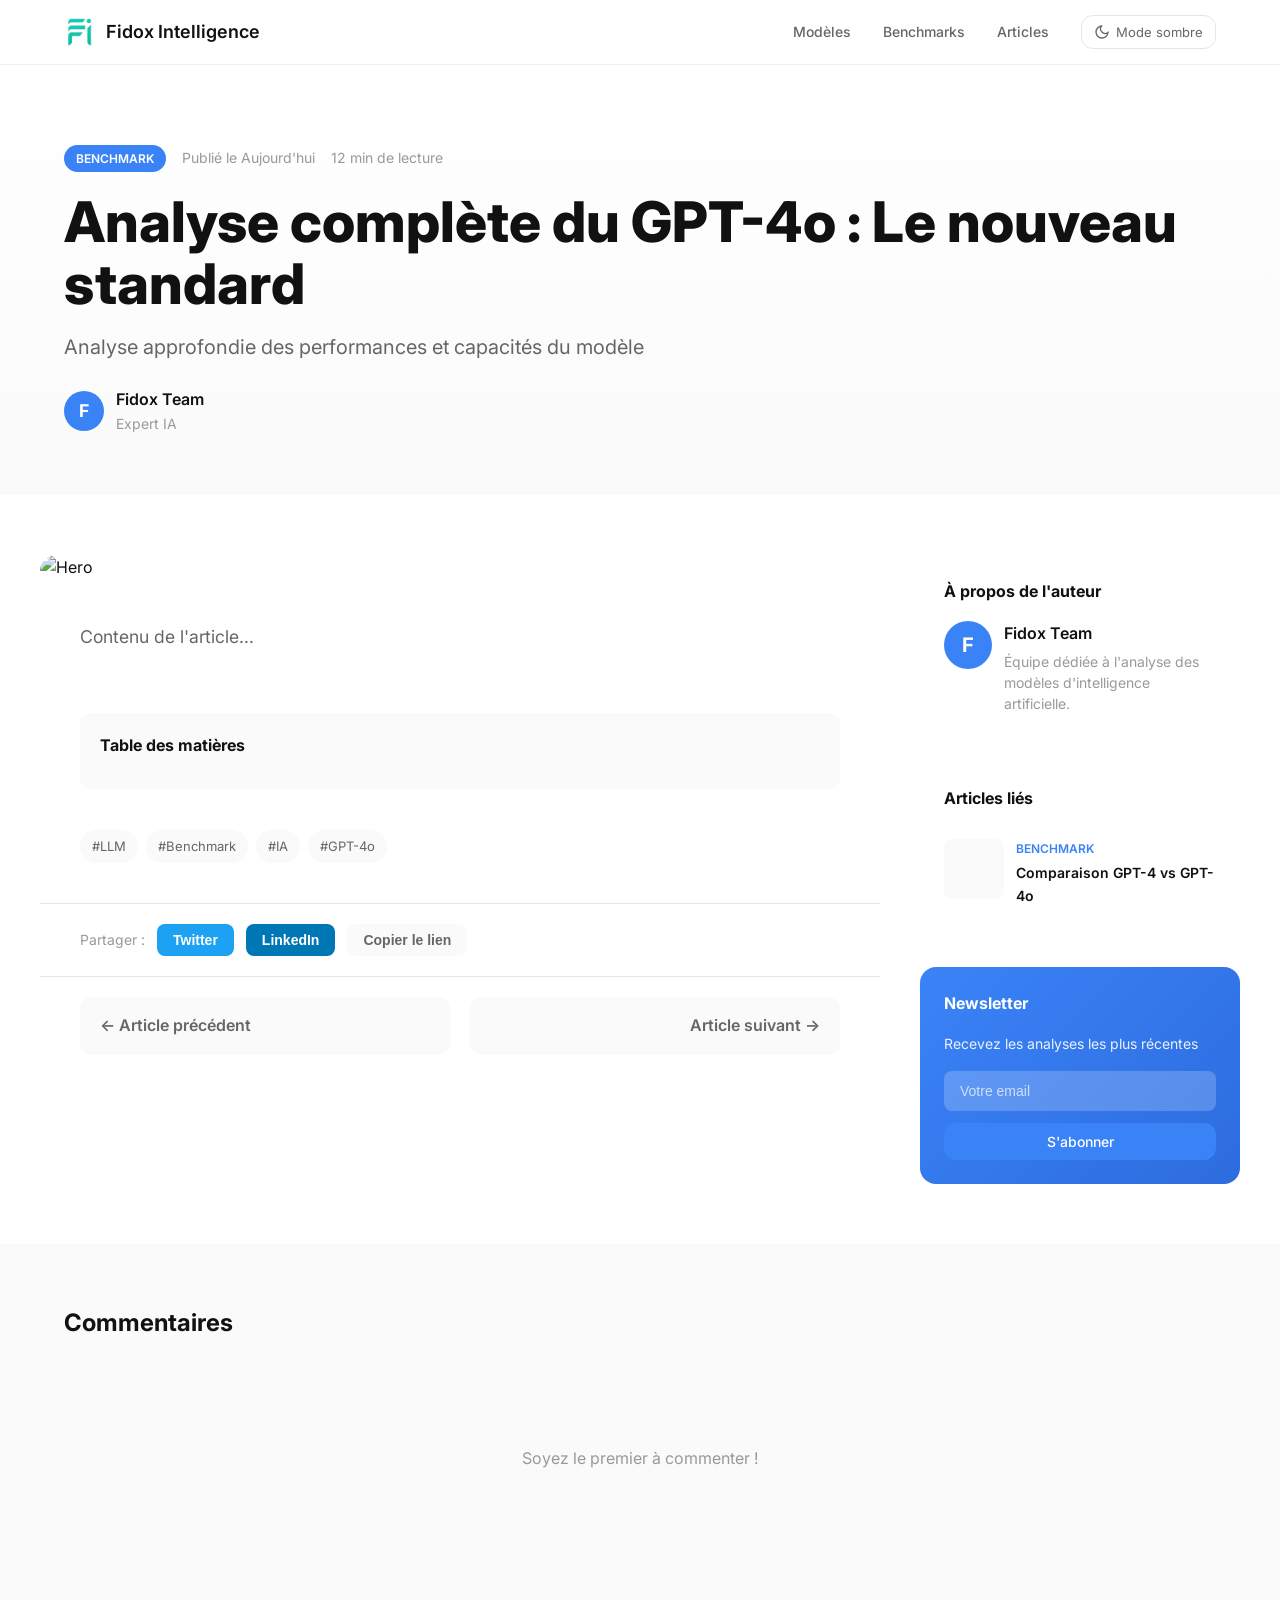
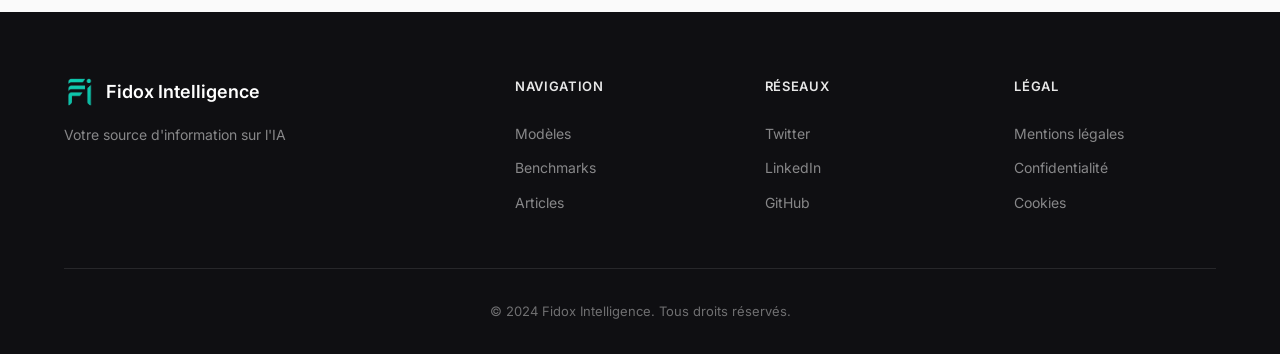
==== article.html @ 48e7f1d6 "Add article template with dynamic loading structure" ====
<!DOCTYPE html>
<html lang="fr">
<head>
    <meta charset="UTF-8">
    <meta name="viewport" content="width=device-width, initial-scale=1.0">
    <title id="article-title">Article - Fidox Intelligence</title>
    <link rel="icon" type="image/png" href="logo-fidox.png">
    <link rel="stylesheet" href="blog-style.css">
    <link rel="stylesheet" href="article-style.css">
    <link rel="preconnect" href="https://fonts.googleapis.com">
    <link rel="preconnect" href="https://fonts.gstatic.com" crossorigin>
    <link href="https://fonts.googleapis.com/css2?family=Inter:wght@300;400;500;600;700;800&display=swap" rel="stylesheet">
</head>
<body>
    <header class="header">
        <div class="container header-inner">
            <a href="index.html" class="logo">
                <img src="logo-fidox.png" alt="Fidox Intelligence" class="logo-img" width="32" height="32">
                Fidox Intelligence
            </a>
            <nav class="nav">
                <a href="index.html#models">Modèles</a>
                <a href="index.html#benchmarks">Benchmarks</a>
                <a href="index.html#articles">Articles</a>
                <button class="theme-toggle" onclick="toggleTheme()">
                    <svg width="16" height="16" viewBox="0 0 24 24" fill="none" stroke="currentColor" stroke-width="2">
                        <path d="M21 12.79A9 9 0 1 1 11.21 3 7 7 0 0 0 21 12.79z"/>
                    </svg>
                    Mode sombre
                </button>
            </nav>
        </div>
    </header>

    <main>
        <!-- Hero Article -->
        <section class="article-hero">
            <div class="container">
                <div class="article-meta">
                    <span class="article-category" id="article-category">Catégorie</span>
                    <span class="article-date" id="article-date">Il y a 2 jours</span>
                    <span class="article-read-time" id="article-read-time">8 min de lecture</span>
                </div>
                <h1 id="article-title-main">Titre de l'article</h1>
                <p class="article-subtitle" id="article-subtitle">Sous-titre de l'article...</p>
                <div class="article-author">
                    <div class="author-avatar" id="author-avatar">A</div>
                    <div class="author-info">
                        <span class="author-name" id="author-name">Auteur</span>
                        <span class="author-role" id="author-role">Expert IA</span>
                    </div>
                </div>
            </div>
        </section>

        <!-- Article Content -->
        <div class="container article-container">
            <div class="article-layout">
                <article class="article-content" id="article-content">
                    <img src="placeholder-hero.jpg" alt="Hero" class="article-hero-image" id="article-hero-image">
                    
                    <div class="article-body prose">
                        <p>Contenu de l'article...</p>
                    </div>

                    <!-- Table of Contents -->
                    <div class="article-toc" id="article-toc">
                        <h3>Table des matières</h3>
                        <ul id="toc-list"></ul>
                    </div>

                    <!-- Tags -->
                    <div class="article-tags" id="article-tags">
                        <span class="tag">#GPT-4o</span>
                        <span class="tag">#Benchmark</span>
                        <span class="tag">#LLM</span>
                    </div>

                    <!-- Share Buttons -->
                    <div class="article-share">
                        <span>Partager :</span>
                        <button class="share-btn twitter" onclick="shareArticle('twitter')">Twitter</button>
                        <button class="share-btn linkedin" onclick="shareArticle('linkedin')">LinkedIn</button>
                        <button class="share-btn copy" onclick="shareArticle('copy')">Copier le lien</button>
                    </div>

                    <!-- Article Navigation -->
                    <div class="article-nav">
                        <a href="#" class="article-nav-prev">← Article précédent</a>
                        <a href="#" class="article-nav-next">Article suivant →</a>
                    </div>
                </article>

                <!-- Sidebar -->
                <aside class="article-sidebar">
                    <!-- Author Card -->
                    <div class="sidebar-card">
                        <h3>À propos de l'auteur</h3>
                        <div class="author-card">
                            <div class="author-avatar-lg" id="sidebar-author-avatar">A</div>
                            <div class="author-card-info">
                                <span class="author-card-name" id="sidebar-author-name">Auteur</span>
                                <p class="author-card-bio" id="sidebar-author-bio">Bio de l'auteur...</p>
                            </div>
                        </div>
                    </div>

                    <!-- Related Articles -->
                    <div class="sidebar-card">
                        <h3>Articles liés</h3>
                        <div class="related-articles" id="related-articles">
                            <a href="#" class="related-article-item">
                                <div class="related-article-thumb"></div>
                                <div class="related-article-info">
                                    <span class="related-article-cat">Benchmark</span>
                                    <span class="related-article-title">Comparaison GPT-4 vs GPT-4o</span>
                                </div>
                            </a>
                        </div>
                    </div>

                    <!-- Newsletter -->
                    <div class="sidebar-card newsletter-card">
                        <h3>Newsletter</h3>
                        <p>Recevez les analyses les plus récentes</p>
                        <input type="email" placeholder="Votre email" class="newsletter-input">
                        <button class="btn btn-primary full-width">S'abonner</button>
                    </div>
                </aside>
            </div>
        </div>

        <!-- Comments Section -->
        <section class="comments-section">
            <div class="container">
                <h2>Commentaires</h2>
                <div class="comments-container" id="comments-container">
                    <p class="comments-placeholder">Soyez le premier à commenter !</p>
                </div>
            </div>
        </section>
    </main>

    <footer class="footer">
        <div class="container">
            <div class="footer-grid">
                <div class="footer-brand">
                    <div class="logo">
                        <img src="logo-fidox.png" alt="Fidox Intelligence" class="logo-img" width="32" height="32">
                        Fidox Intelligence
                    </div>
                    <p>Votre source d'information sur l'IA</p>
                </div>
                <div class="footer-links">
                    <h4>Navigation</h4>
                    <a href="index.html#models">Modèles</a>
                    <a href="index.html#benchmarks">Benchmarks</a>
                    <a href="index.html#articles">Articles</a>
                </div>
                <div class="footer-links">
                    <h4>Réseaux</h4>
                    <a href="#">Twitter</a>
                    <a href="#">LinkedIn</a>
                    <a href="#">GitHub</a>
                </div>
                <div class="footer-links">
                    <h4>Légal</h4>
                    <a href="#">Mentions légales</a>
                    <a href="#">Confidentialité</a>
                    <a href="#">Cookies</a>
                </div>
            </div>
            <div class="footer-bottom">
                <p>© 2024 Fidox Intelligence. Tous droits réservés.</p>
            </div>
        </div>
    </footer>

    <script src="blog-script.js"></script>
    <script src="article-script.js"></script>
</body>
</html>
---- blog-style.css ----
/* Reset & Base */
* {
    margin: 0;
    padding: 0;
    box-sizing: border-box;
}

:root {
    --primary: #3a83f7;
    --primary-dark: #2d6cdf;
    --primary-light: #6ba3ff;
    --bg: #ffffff;
    --bg-alt: #fafafa;
    --bg-dark: #0f0f12;
    --text: #111111;
    --text-secondary: #666666;
    --text-muted: #999999;
    --border: #e5e5e5;
    --border-light: #f0f0f0;
    --radius: 16px;
    --radius-sm: 12px;
    --radius-lg: 24px;
    --shadow-sm: 0 1px 2px rgba(0,0,0,0.05);
    --shadow: 0 4px 12px rgba(0,0,0,0.08);
    --shadow-lg: 0 12px 32px rgba(0,0,0,0.12);
    --shadow-xl: 0 20px 60px rgba(0,0,0,0.15);
    --transition: all 0.3s cubic-bezier(0.4, 0, 0.2, 1);
}

/* Dark mode */
@media (prefers-color-scheme: dark) {
    :root {
        --bg: #0f0f12;
        --bg-alt: #1a1a1f;
        --text: #ffffff;
        --text-secondary: #a0a0a0;
        --text-muted: #666666;
        --border: #2a2a35;
        --border-light: #1f1f28;
        --shadow: 0 4px 12px rgba(0,0,0,0.3);
        --shadow-lg: 0 12px 32px rgba(0,0,0,0.4);
        --shadow-xl: 0 20px 60px rgba(0,0,0,0.5);
    }
}

[data-theme="dark"] {
    --bg: #0f0f12;
    --bg-alt: #1a1a1f;
    --text: #ffffff;
    --text-secondary: #a0a0a0;
    --text-muted: #666666;
    --border: #2a2a35;
    --border-light: #1f1f28;
    --shadow: 0 4px 12px rgba(0,0,0,0.3);
    --shadow-lg: 0 12px 32px rgba(0,0,0,0.4);
    --shadow-xl: 0 20px 60px rgba(0,0,0,0.5);
}

html {
    scroll-behavior: smooth;
}

body {
    font-family: 'Inter', -apple-system, BlinkMacSystemFont, sans-serif;
    background: var(--bg);
    color: var(--text);
    line-height: 1.6;
    -webkit-font-smoothing: antialiased;
    transition: background 0.3s ease, color 0.3s ease;
}

.container {
    max-width: 1200px;
    margin: 0 auto;
    padding: 0 24px;
}

/* Header */
.header {
    position: sticky;
    top: 0;
    z-index: 100;
    background: rgba(255,255,255,0.95);
    backdrop-filter: blur(12px);
    border-bottom: 1px solid var(--border-light);
    transition: background 0.3s ease;
}

[data-theme="dark"] .header {
    background: rgba(15,15,18,0.95);
}

.header-inner {
    display: flex;
    align-items: center;
    justify-content: space-between;
    height: 64px;
}

.logo {
    display: flex;
    align-items: center;
    gap: 10px;
    font-weight: 600;
    font-size: 18px;
    color: var(--text);
    text-decoration: none;
    transition: color 0.3s ease;
}

.logo-icon {
    width: 32px;
    height: 32px;
    display: flex;
    align-items: center;
    justify-content: center;
    background: #f0f9ff;
    border-radius: 8px;
    transition: background 0.3s ease;
}

[data-theme="dark"] .logo-icon {
    background: rgba(58,131,247,0.15);
}

.nav {
    display: flex;
    align-items: center;
    gap: 32px;
}

.nav a {
    color: var(--text-secondary);
    text-decoration: none;
    font-size: 14px;
    font-weight: 500;
    transition: color 0.2s;
}

.nav a:hover {
    color: var(--text);
}

.theme-toggle {
    background: none;
    border: 1px solid var(--border);
    border-radius: var(--radius-sm);
    padding: 8px 12px;
    cursor: pointer;
    color: var(--text-secondary);
    transition: all 0.2s;
    display: flex;
    align-items: center;
    gap: 6px;
    font-size: 13px;
    font-family: inherit;
}

.theme-toggle:hover {
    border-color: var(--primary);
    color: var(--primary);
}

/* Buttons */
.btn {
    display: inline-flex;
    align-items: center;
    justify-content: center;
    gap: 8px;
    padding: 10px 20px;
    border: none;
    border-radius: var(--radius-sm);
    font-family: inherit;
    font-size: 14px;
    font-weight: 500;
    cursor: pointer;
    transition: all 0.2s cubic-bezier(0.4, 0, 0.2, 1);
    text-decoration: none;
    white-space: nowrap;
}

.btn-primary {
    background: var(--primary);
    color: white;
}

.btn-primary:hover {
    background: var(--primary-dark);
    transform: translateY(-1px);
    box-shadow: 0 4px 12px rgba(58,131,247,0.3);
}

.btn-secondary {
    background: var(--bg-alt);
    color: var(--text);
    border: 1px solid var(--border);
}

.btn-secondary:hover {
    background: var(--border-light);
    border-color: var(--border);
}

.btn-outline {
    background: transparent;
    color: var(--primary);
    border: 1.5px solid var(--primary);
}

.btn-outline:hover {
    background: var(--primary);
    color: white;
}

.btn-block {
    width: 100%;
}

.btn-sm {
    padding: 8px 16px;
    font-size: 13px;
}

.btn-lg {
    padding: 14px 28px;
    font-size: 16px;
    border-radius: var(--radius);
}

/* Hero */
.hero {
    padding: 120px 0 100px;
    background: linear-gradient(180deg, var(--bg) 0%, var(--bg-alt) 100%);
    overflow: hidden;
    transition: background 0.3s ease;
}

.hero .container {
    display: grid;
    grid-template-columns: 1fr 1fr;
    gap: 60px;
    align-items: center;
}

.hero-content {
    max-width: 560px;
}

.badge {
    display: inline-flex;
    align-items: center;
    gap: 8px;
    padding: 6px 14px;
    background: #eff6ff;
    color: var(--primary);
    border-radius: 100px;
    font-size: 13px;
    font-weight: 500;
    margin-bottom: 24px;
    transition: background 0.3s ease;
}

[data-theme="dark"] .badge {
    background: rgba(58,131,247,0.15);
}

.badge-dot {
    width: 6px;
    height: 6px;
    background: var(--primary);
    border-radius: 50%;
    animation: pulse 2s infinite;
}

@keyframes pulse {
    0%, 100% { opacity: 1; }
    50% { opacity: 0.5; }
}

.hero h1 {
    font-size: 56px;
    font-weight: 800;
    line-height: 1.05;
    letter-spacing: -0.035em;
    color: var(--text);
    margin-bottom: 24px;
    transition: color 0.3s ease;
}

.hero h1 span {
    background: linear-gradient(135deg, var(--primary) 0%, var(--primary-light) 100%);
    -webkit-background-clip: text;
    -webkit-text-fill-color: transparent;
    background-clip: text;
}

.hero-subtitle {
    font-size: 18px;
    line-height: 1.6;
    color: var(--text-secondary);
    margin-bottom: 32px;
    transition: color 0.3s ease;
}

.hero-actions {
    display: flex;
    gap: 12px;
    margin-bottom: 48px;
}

.hero-stats {
    display: flex;
    align-items: center;
    gap: 32px;
}

.stat {
    display: flex;
    flex-direction: column;
}

.stat-value {
    font-size: 28px;
    font-weight: 700;
    color: var(--text);
    line-height: 1;
    transition: color 0.3s ease;
}

.stat-label {
    font-size: 13px;
    color: var(--text-muted);
    margin-top: 4px;
    transition: color 0.3s ease;
}

.stat-divider {
    width: 1px;
    height: 40px;
    background: var(--border);
    transition: background 0.3s ease;
}

/* Hero Chart Card */
.hero-visual {
    display: flex;
    justify-content: center;
}

.hero-chart-card {
    background: white;
    border: 1px solid var(--border);
    border-radius: var(--radius-lg);
    padding: 24px;
    box-shadow: var(--shadow-xl);
    width: 100%;
    max-width: 440px;
    transition: all 0.3s ease;
}

[data-theme="dark"] .hero-chart-card {
    background: var(--bg-alt);
    border-color: var(--border);
}

.chart-card-header {
    display: flex;
    align-items: flex-start;
    justify-content: space-between;
    margin-bottom: 20px;
}

.chart-card-title {
    font-size: 15px;
    font-weight: 600;
    color: var(--text);
    margin-bottom: 4px;
    transition: color 0.3s ease;
}

.chart-card-subtitle {
    font-size: 13px;
    color: var(--text-muted);
    transition: color 0.3s ease;
}

.chart-card-badge {
    background: linear-gradient(135deg, #10a37f, #0d8c6d);
    color: white;
    padding: 4px 10px;
    border-radius: 100px;
    font-size: 11px;
    font-weight: 700;
    letter-spacing: 0.05em;
    animation: glow 2s ease-in-out infinite;
}

@keyframes glow {
    0%, 100% { box-shadow: 0 0 20px rgba(16, 163, 127, 0.3); }
    50% { box-shadow: 0 0 30px rgba(16, 163, 127, 0.5); }
}

.chart-card-body {
    height: 180px;
    margin-bottom: 20px;
    position: relative;
}

.chart-card-body canvas {
    width: 100% !important;
    height: 100% !important;
}

.chart-card-footer {
    display: flex;
    gap: 20px;
    padding-top: 20px;
    border-top: 1px solid var(--border-light);
}

.chart-card-stat {
    flex: 1;
    display: flex;
    flex-direction: column;
    gap: 4px;
}

.stat-delta {
    font-size: 11px;
    color: #10a37f;
    font-weight: 600;
}

.stat-score {
    font-size: 11px;
    color: var(--text-muted);
}

/* Sections */
.section {
    padding: 100px 0;
}

.section-dark {
    background: var(--bg-dark);
    color: white;
}

.section-dark .section-header h2,
.section-dark .section-header p {
    color: white;
}

.section-gradient {
    background: linear-gradient(180deg, var(--bg-alt) 0%, var(--bg) 100%);
}

.section-header {
    text-align: center;
    max-width: 600px;
    margin: 0 auto 64px;
}

.section-tag {
    display: inline-block;
    padding: 6px 14px;
    background: #eff6ff;
    color: var(--primary);
    border-radius: 100px;
    font-size: 13px;
    font-weight: 500;
    margin-bottom: 16px;
    transition: background 0.3s ease;
}

[data-theme="dark"] .section-tag {
    background: rgba(58,131,247,0.15);
}

.section-header h2 {
    font-size: 40px;
    font-weight: 700;
    line-height: 1.2;
    letter-spacing: -0.02em;
    color: var(--text);
    margin-bottom: 16px;
    transition: color 0.3s ease;
}

.section-header p {
    font-size: 17px;
    color: var(--text-secondary);
    line-height: 1.6;
    transition: color 0.3s ease;
}

/* Models Grid */
.models-grid {
    display: grid;
    grid-template-columns: repeat(auto-fill, minmax(340px, 1fr));
    gap: 20px;
}

.model-card {
    background: white;
    border: 1px solid var(--border);
    border-radius: var(--radius-lg);
    padding: 24px;
    transition: all 0.3s cubic-bezier(0.4, 0, 0.2, 1);
}

[data-theme="dark"] .model-card {
    background: var(--bg-alt);
    border-color: var(--border);
}

.model-card:hover {
    border-color: var(--primary);
    box-shadow: 0 8px 32px rgba(58,131,247,0.15);
    transform: translateY(-4px);
}

.model-header {
    display: flex;
    align-items: center;
    gap: 16px;
    margin-bottom: 16px;
}

.model-logo {
    width: 48px;
    height: 48px;
    border-radius: var(--radius-sm);
    display: flex;
    align-items: center;
    justify-content: center;
    font-weight: 700;
    font-size: 20px;
    color: white;
    flex-shrink: 0;
}

.model-logo.openai { background: linear-gradient(135deg, #10a37f, #0d8c6d); }
.model-logo.anthropic { background: linear-gradient(135deg, #d97706, #b45309); }
.model-logo.google { background: linear-gradient(135deg, #4285f4, #34a853); }
.model-logo.meta { background: linear-gradient(135deg, #0668E1, #1877F2); }
.model-logo.nvidia { background: linear-gradient(135deg, #76B900, #5a8f00); }

.model-header h3 {
    font-size: 18px;
    font-weight: 600;
    color: var(--text);
    margin-bottom: 2px;
    transition: color 0.3s ease;
}

.model-provider {
    font-size: 13px;
    color: var(--text-muted);
    transition: color 0.3s ease;
}

.model-score {
    margin-left: auto;
    font-size: 28px;
    font-weight: 700;
    color: var(--primary);
}

.model-meta {
    display: flex;
    gap: 16px;
    margin-bottom: 12px;
    flex-wrap: wrap;
}

.meta-item {
    font-size: 13px;
    color: var(--text-secondary);
    transition: color 0.3s ease;
}

.meta-item strong {
    color: var(--text);
    transition: color 0.3s ease;
}

.model-desc {
    font-size: 14px;
    color: var(--text-secondary);
    line-height: 1.6;
    margin-bottom: 20px;
    transition: color 0.3s ease;
}

/* Main Chart Container */
.main-chart-container {
    background: rgba(255,255,255,0.03);
    border: 1px solid rgba(255,255,255,0.08);
    border-radius: var(--radius-lg);
    overflow: hidden;
    margin-bottom: 40px;
}

.main-chart-header {
    padding: 24px 32px;
    border-bottom: 1px solid rgba(255,255,255,0.08);
    display: flex;
    align-items: center;
    justify-content: space-between;
    flex-wrap: wrap;
    gap: 16px;
}

.main-chart-header h3 {
    font-size: 18px;
    font-weight: 600;
    color: white;
}

.main-chart-controls {
    display: flex;
    gap: 8px;
}

.chart-control-btn {
    background: rgba(255,255,255,0.05);
    border: 1px solid rgba(255,255,255,0.1);
    color: rgba(255,255,255,0.6);
    padding: 8px 16px;
    border-radius: 8px;
    font-size: 13px;
    font-weight: 500;
    cursor: pointer;
    transition: all 0.2s;
    font-family: inherit;
}

.chart-control-btn:hover {
    background: rgba(255,255,255,0.1);
    color: white;
}

.chart-control-btn.active {
    background: var(--primary);
    border-color: var(--primary);
    color: white;
}

.main-chart-body {
    padding: 32px;
    height: 320px;
}

.main-chart-footer {
    padding: 24px 32px;
    border-top: 1px solid rgba(255,255,255,0.08);
    display: flex;
    gap: 32px;
    flex-wrap: wrap;
}

.chart-stat {
    display: flex;
    flex-direction: column;
    gap: 4px;
}

.chart-stat-value {
    font-size: 24px;
    font-weight: 700;
    color: white;
}

.chart-stat-label {
    font-size: 12px;
    color: rgba(255,255,255,0.5);
    text-transform: uppercase;
    letter-spacing: 0.05em;
}

.chart-stat-model {
    font-size: 12px;
    color: rgba(255,255,255,0.4);
}

/* Benchmark Table */
.benchmark-table {
    background: rgba(255,255,255,0.03);
    border: 1px solid rgba(255,255,255,0.08);
    border-radius: var(--radius-lg);
    overflow: hidden;
}

.benchmark-table table {
    width: 100%;
    border-collapse: collapse;
}

.benchmark-table th {
    padding: 16px 24px;
    text-align: left;
    font-size: 12px;
    font-weight: 600;
    color: rgba(255,255,255,0.5);
    text-transform: uppercase;
    letter-spacing: 0.05em;
    background: rgba(255,255,255,0.03);
    border-bottom: 1px solid rgba(255,255,255,0.08);
}

.benchmark-table td {
    padding: 16px 24px;
    border-bottom: 1px solid rgba(255,255,255,0.05);
    transition: background 0.2s;
}

.benchmark-table tr:last-child td {
    border-bottom: none;
}

.benchmark-table tr:hover td {
    background: rgba(255,255,255,0.03);
}

.model-name-cell {
    font-weight: 600;
    color: white;
}

.score-badge {
    display: inline-flex;
    align-items: center;
    justify-content: center;
    padding: 4px 10px;
    border-radius: 6px;
    font-size: 13px;
    font-weight: 600;
}

.score-badge.high { background: rgba(58,131,247,0.2); color: #6ba3ff; }
.score-badge.mid { background: rgba(255,255,255,0.1); color: rgba(255,255,255,0.8); }
.score-badge.low { background: rgba(255,255,255,0.05); color: rgba(255,255,255,0.6); }
.score-badge.global { background: var(--primary); color: white; }

/* Articles */
.articles-grid {
    display: grid;
    grid-template-columns: repeat(3, 1fr);
    gap: 24px;
    margin-bottom: 48px;
}

.article-card {
    background: white;
    border: 1px solid var(--border);
    border-radius: var(--radius-lg);
    padding: 28px;
    transition: all 0.3s cubic-bezier(0.4, 0, 0.2, 1);
}

[data-theme="dark"] .article-card {
    background: var(--bg-alt);
    border-color: var(--border);
}

.article-card:hover {
    border-color: var(--primary);
    box-shadow: 0 8px 32px rgba(58,131,247,0.12);
    transform: translateY(-4px);
}

.article-tag {
    display: inline-block;
    padding: 4px 12px;
    background: #eff6ff;
    color: var(--primary);
    border-radius: 100px;
    font-size: 12px;
    font-weight: 500;
    margin-bottom: 16px;
    transition: background 0.3s ease;
}

[data-theme="dark"] .article-tag {
    background: rgba(58,131,247,0.15);
}

.article-card h3 {
    font-size: 18px;
    font-weight: 600;
    color: var(--text);
    margin-bottom: 12px;
    line-height: 1.4;
    transition: color 0.3s ease;
}

.article-card p {
    font-size: 14px;
    color: var(--text-secondary);
    line-height: 1.6;
    margin-bottom: 20px;
    transition: color 0.3s ease;
}

.article-footer {
    display: flex;
    justify-content: space-between;
    align-items: center;
    font-size: 13px;
    color: var(--text-muted);
    transition: color 0.3s ease;
}

.center-btn {
    text-align: center;
}

/* About */
.about-content {
    display: grid;
    grid-template-columns: 1fr auto;
    gap: 60px;
    align-items: center;
}

.about-text {
    max-width: 480px;
}

.about-text .section-tag {
    margin-bottom: 20px;
}

.about-text h2 {
    font-size: 36px;
    font-weight: 700;
    letter-spacing: -0.02em;
    margin-bottom: 24px;
    line-height: 1.2;
    color: var(--text);
    transition: color 0.3s ease;
}

.about-text p {
    font-size: 16px;
    color: var(--text-secondary);
    line-height: 1.7;
    margin-bottom: 16px;
    transition: color 0.3s ease;
}

.about-cta {
    display: flex;
    flex-direction: column;
    gap: 12px;
}

/* Footer */
.footer {
    background: var(--bg-dark);
    color: rgba(255,255,255,0.7);
    padding: 64px 0 32px;
}

.footer-grid {
    display: grid;
    grid-template-columns: 2fr 1fr 1fr 1fr;
    gap: 48px;
    margin-bottom: 48px;
}

.footer-brand .logo {
    color: white;
    margin-bottom: 16px;
}

.footer-brand p {
    font-size: 14px;
    color: rgba(255,255,255,0.5);
}

.footer-links h4 {
    font-size: 13px;
    font-weight: 600;
    color: rgba(255,255,255,0.9);
    text-transform: uppercase;
    letter-spacing: 0.05em;
    margin-bottom: 20px;
}

.footer-links a {
    display: block;
    color: rgba(255,255,255,0.5);
    text-decoration: none;
    font-size: 14px;
    padding: 6px 0;
    transition: color 0.2s;
}

.footer-links a:hover {
    color: white;
}

.footer-bottom {
    padding-top: 32px;
    border-top: 1px solid rgba(255,255,255,0.1);
    text-align: center;
    font-size: 13px;
    color: rgba(255,255,255,0.4);
}

/* Responsive */
@media (max-width: 1024px) {
    .hero .container {
        grid-template-columns: 1fr;
        text-align: center;
    }
    
    .hero-content {
        max-width: 100%;
    }
    
    .hero-actions {
        justify-content: center;
    }
    
    .hero-stats {
        justify-content: center;
    }
    
    .hero-visual {
        display: none;
    }
    
    .articles-grid {
        grid-template-columns: repeat(2, 1fr);
    }
    
    .about-content {
        grid-template-columns: 1fr;
        text-align: center;
    }
    
    .about-cta {
        flex-direction: row;
        justify-content: center;
    }
    
    .main-chart-header {
        flex-direction: column;
        align-items: flex-start;
    }
    
    .main-chart-footer {
        flex-wrap: wrap;
    }
    
    .footer-grid {
        grid-template-columns: repeat(2, 1fr);
    }
}

@media (max-width: 768px) {
    .hero h1 {
        font-size: 40px;
    }
    
    .section-header h2 {
        font-size: 32px;
    }
    
    .nav {
        display: none;
    }
    
    .models-grid {
        grid-template-columns: 1fr;
    }
    
    .articles-grid {
        grid-template-columns: 1fr;
    }
    
    .benchmark-table {
        overflow-x: auto;
    }
    
    .footer-grid {
        grid-template-columns: 1fr;
        gap: 32px;
    }
}
---- article-style.css ----
/* Article Page Styles */

/* Article Hero */
.article-hero {
    padding: 80px 0 60px;
    background: linear-gradient(180deg, var(--bg) 0%, var(--bg-alt) 100%);
}

.article-meta {
    display: flex;
    gap: 16px;
    align-items: center;
    margin-bottom: 20px;
}

.article-category {
    background: var(--primary);
    color: white;
    padding: 4px 12px;
    border-radius: 20px;
    font-size: 0.75rem;
    font-weight: 600;
    text-transform: uppercase;
}

.article-date, .article-read-time {
    color: var(--text-muted);
    font-size: 0.875rem;
}

.article-hero h1 {
    font-size: clamp(2rem, 5vw, 3.5rem);
    font-weight: 800;
    line-height: 1.1;
    margin-bottom: 16px;
    color: var(--text-primary);
}

.article-subtitle {
    font-size: 1.25rem;
    color: var(--text-secondary);
    line-height: 1.6;
    margin-bottom: 24px;
}

.article-author {
    display: flex;
    align-items: center;
    gap: 12px;
}

.author-avatar {
    width: 40px;
    height: 40px;
    border-radius: 50%;
    background: var(--primary);
    color: white;
    display: flex;
    align-items: center;
    justify-content: center;
    font-weight: 700;
    font-size: 1.1rem;
}

.author-name {
    display: block;
    font-weight: 600;
    color: var(--text-primary);
}

.author-role {
    display: block;
    font-size: 0.875rem;
    color: var(--text-muted);
}

/* Article Container */
.article-container {
    padding: 60px 0;
}

.article-layout {
    display: grid;
    grid-template-columns: 1fr 320px;
    gap: 40px;
}

/* Article Content */
.article-content {
    background: var(--card-bg);
    border-radius: 16px;
    overflow: hidden;
}

.article-hero-image {
    width: 100%;
    height: 400px;
    object-fit: cover;
}

.article-body {
    padding: 40px;
}

.prose {
    font-size: 1.1rem;
    line-height: 1.8;
    color: var(--text-secondary);
}

.prose h2 {
    font-size: 1.75rem;
    font-weight: 700;
    color: var(--text-primary);
    margin: 40px 0 20px;
}

.prose h3 {
    font-size: 1.35rem;
    font-weight: 600;
    color: var(--text-primary);
    margin: 30px 0 15px;
}

.prose p {
    margin-bottom: 20px;
}

.prose ul, .prose ol {
    margin-bottom: 20px;
    padding-left: 24px;
}

.prose li {
    margin-bottom: 8px;
}

.prose blockquote {
    border-left: 4px solid var(--primary);
    padding-left: 20px;
    margin: 24px 0;
    font-style: italic;
    color: var(--text-muted);
}

/* Table of Contents */
.article-toc {
    position: sticky;
    top: 100px;
    background: var(--bg-alt);
    border-radius: 12px;
    padding: 20px;
    margin: 0 40px 40px;
}

.article-toc h3 {
    font-size: 1rem;
    font-weight: 700;
    margin-bottom: 12px;
    color: var(--text-primary);
}

.article-toc ul {
    list-style: none;
    padding: 0;
    margin: 0;
}

.article-toc li {
    margin-bottom: 8px;
}

.article-toc a {
    color: var(--text-muted);
    text-decoration: none;
    font-size: 0.875rem;
    transition: color 0.2s;
}

.article-toc a:hover {
    color: var(--primary);
}

/* Tags */
.article-tags {
    display: flex;
    gap: 8px;
    flex-wrap: wrap;
    padding: 0 40px 40px;
}

.tag {
    background: var(--bg-alt);
    color: var(--text-secondary);
    padding: 6px 12px;
    border-radius: 20px;
    font-size: 0.8125rem;
    text-decoration: none;
    transition: all 0.2s;
}

.tag:hover {
    background: var(--primary);
    color: white;
}

/* Share Buttons */
.article-share {
    display: flex;
    align-items: center;
    gap: 12px;
    padding: 20px 40px;
    border-top: 1px solid var(--border);
}

.article-share span {
    color: var(--text-muted);
    font-size: 0.875rem;
}

.share-btn {
    padding: 8px 16px;
    border: none;
    border-radius: 8px;
    font-size: 0.875rem;
    font-weight: 600;
    cursor: pointer;
    transition: all 0.2s;
}

.share-btn.twitter {
    background: #1DA1F2;
    color: white;
}

.share-btn.linkedin {
    background: #0077B5;
    color: white;
}

.share-btn.copy {
    background: var(--bg-alt);
    color: var(--text-secondary);
}

.share-btn:hover {
    transform: translateY(-2px);
    opacity: 0.9;
}

/* Article Navigation */
.article-nav {
    display: grid;
    grid-template-columns: 1fr 1fr;
    gap: 20px;
    padding: 20px 40px 40px;
    border-top: 1px solid var(--border);
}

.article-nav a {
    padding: 16px 20px;
    background: var(--bg-alt);
    border-radius: 12px;
    text-decoration: none;
    color: var(--text-secondary);
    font-weight: 600;
    transition: all 0.2s;
}

.article-nav a:hover {
    background: var(--primary);
    color: white;
}

.article-nav-next {
    text-align: right;
}

/* Sidebar */
.article-sidebar {
    display: flex;
    flex-direction: column;
    gap: 24px;
}

.sidebar-card {
    background: var(--card-bg);
    border-radius: 16px;
    padding: 24px;
}

.sidebar-card h3 {
    font-size: 1rem;
    font-weight: 700;
    margin-bottom: 16px;
    color: var(--text-primary);
}

/* Author Card */
.author-card {
    display: flex;
    gap: 12px;
}

.author-avatar-lg {
    width: 48px;
    height: 48px;
    border-radius: 50%;
    background: var(--primary);
    color: white;
    display: flex;
    align-items: center;
    justify-content: center;
    font-weight: 700;
    font-size: 1.25rem;
    flex-shrink: 0;
}

.author-card-name {
    display: block;
    font-weight: 600;
    color: var(--text-primary);
}

.author-card-bio {
    font-size: 0.875rem;
    color: var(--text-muted);
    line-height: 1.5;
    margin: 4px 0 0;
}

/* Related Articles */
.related-article-item {
    display: flex;
    gap: 12px;
    padding: 12px 0;
    border-bottom: 1px solid var(--border);
    text-decoration: none;
    color: inherit;
}

.related-article-item:last-child {
    border-bottom: none;
}

.related-article-thumb {
    width: 60px;
    height: 60px;
    border-radius: 8px;
    background: var(--bg-alt);
    flex-shrink: 0;
}

.related-article-info {
    flex: 1;
}

.related-article-cat {
    display: block;
    font-size: 0.75rem;
    color: var(--primary);
    font-weight: 600;
    text-transform: uppercase;
}

.related-article-title {
    display: block;
    font-size: 0.875rem;
    font-weight: 600;
    color: var(--text-primary);
    margin-top: 4px;
}

/* Newsletter */
.newsletter-card {
    background: linear-gradient(135deg, var(--primary) 0%, var(--primary-dark) 100%);
    color: white;
}

.newsletter-card h3 {
    color: white;
}

.newsletter-card p {
    font-size: 0.875rem;
    opacity: 0.9;
    margin-bottom: 16px;
}

.newsletter-input {
    width: 100%;
    padding: 12px 16px;
    border: none;
    border-radius: 8px;
    background: rgba(255, 255, 255, 0.2);
    color: white;
    font-size: 0.875rem;
    margin-bottom: 12px;
}

.newsletter-input::placeholder {
    color: rgba(255, 255, 255, 0.7);
}

.full-width {
    width: 100%;
}

/* Comments Section */
.comments-section {
    padding: 60px 0;
    background: var(--bg-alt);
}

.comments-container {
    background: var(--card-bg);
    border-radius: 16px;
    padding: 40px;
    margin-top: 24px;
}

.comments-placeholder {
    text-align: center;
    color: var(--text-muted);
    padding: 40px 0;
}

/* Responsive */
@media (max-width: 1024px) {
    .article-layout {
        grid-template-columns: 1fr;
    }
    
    .article-sidebar {
        order: 2;
    }
}

@media (max-width: 768px) {
    .article-hero {
        padding: 60px 0 40px;
    }
    
    .article-body {
        padding: 24px;
    }
    
    .article-toc {
        margin: 0 24px 24px;
    }
    
    .article-tags {
        padding: 0 24px 24px;
    }
    
    .article-share {
        padding: 16px 24px;
    }
    
    .article-nav {
        grid-template-columns: 1fr;
        padding: 20px 24px;
    }
}
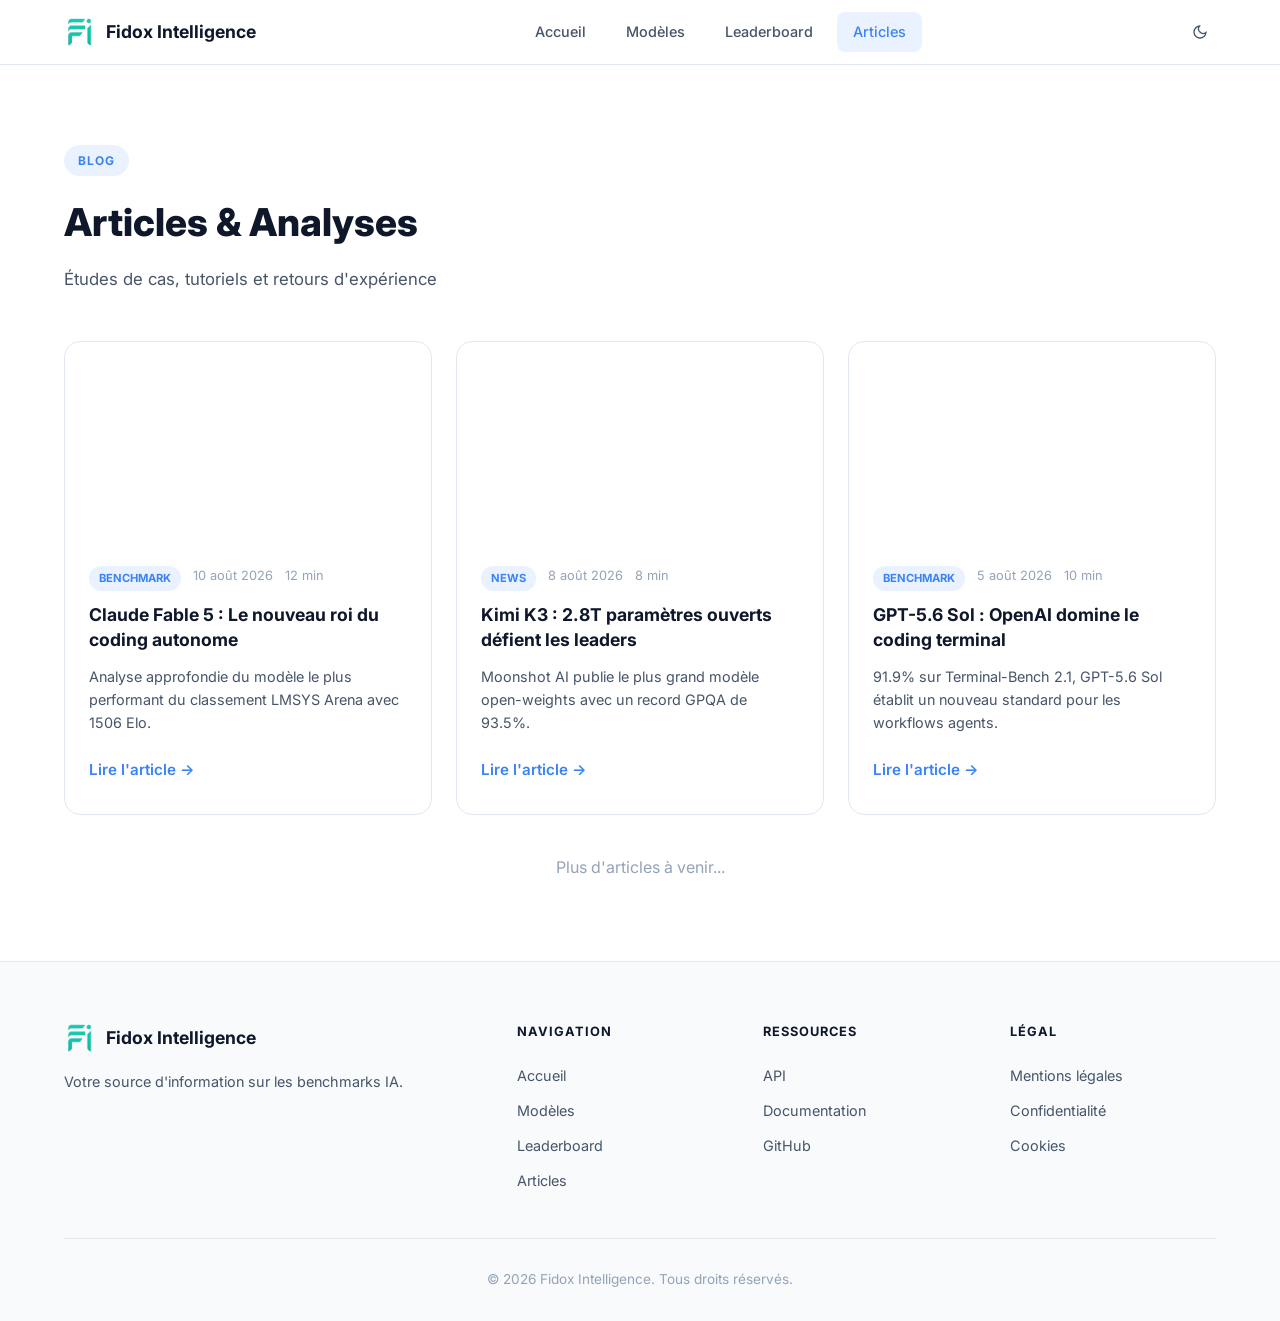
==== commit 10101389: "Add article page template" ====
--- a/article.html
+++ b/article.html
@@ -5,140 +5,73 @@
     <meta name="viewport" content="width=device-width, initial-scale=1.0">
     <title id="article-title">Article - Fidox Intelligence</title>
     <link rel="icon" type="image/png" href="logo-fidox.png">
-    <link rel="stylesheet" href="blog-style.css">
-    <link rel="stylesheet" href="article-style.css">
+    <link rel="stylesheet" href="styles.css">
     <link rel="preconnect" href="https://fonts.googleapis.com">
-    <link rel="preconnect" href="https://fonts.gstatic.com" crossorigin>
     <link href="https://fonts.googleapis.com/css2?family=Inter:wght@300;400;500;600;700;800&display=swap" rel="stylesheet">
 </head>
 <body>
     <header class="header">
         <div class="container header-inner">
             <a href="index.html" class="logo">
-                <img src="logo-fidox.png" alt="Fidox Intelligence" class="logo-img" width="32" height="32">
+                <img src="logo-fidox.png" alt="Fidox Intelligence" class="logo-img">
                 Fidox Intelligence
             </a>
             <nav class="nav">
-                <a href="index.html#models">Modèles</a>
-                <a href="index.html#benchmarks">Benchmarks</a>
-                <a href="index.html#articles">Articles</a>
-                <button class="theme-toggle" onclick="toggleTheme()">
-                    <svg width="16" height="16" viewBox="0 0 24 24" fill="none" stroke="currentColor" stroke-width="2">
-                        <path d="M21 12.79A9 9 0 1 1 11.21 3 7 7 0 0 0 21 12.79z"/>
-                    </svg>
-                    Mode sombre
-                </button>
+                <a href="index.html" class="nav-link">Accueil</a>
+                <a href="models.html" class="nav-link">Modèles</a>
+                <a href="leaderboard.html" class="nav-link">Leaderboard</a>
+                <a href="articles.html" class="nav-link active">Articles</a>
             </nav>
+            <button class="theme-toggle" onclick="toggleTheme()" aria-label="Toggle theme">
+                <svg class="icon-sun" width="16" height="16" viewBox="0 0 24 24" fill="none" stroke="currentColor" stroke-width="2">
+                    <circle cx="12" cy="12" r="5"/><path d="M12 1v2M12 21v2M4.22 4.22l1.42 1.42M18.36 18.36l1.42 1.42M1 12h2M21 12h2M4.22 19.78l1.42-1.42M18.36 5.64l1.42-1.42"/>
+                </svg>
+                <svg class="icon-moon" width="16" height="16" viewBox="0 0 24 24" fill="none" stroke="currentColor" stroke-width="2">
+                    <path d="M21 12.79A9 9 0 1 1 11.21 3 7 7 0 0 0 21 12.79z"/>
+                </svg>
+            </button>
         </div>
     </header>
 
     <main>
-        <!-- Hero Article -->
-        <section class="article-hero">
+        <article class="article-page">
             <div class="container">
-                <div class="article-meta">
-                    <span class="article-category" id="article-category">Catégorie</span>
-                    <span class="article-date" id="article-date">Il y a 2 jours</span>
-                    <span class="article-read-time" id="article-read-time">8 min de lecture</span>
+                <div class="breadcrumb">
+                    <a href="index.html">Accueil</a>
+                    <span>/</span>
+                    <a href="articles.html">Articles</a>
+                    <span>/</span>
+                    <span id="article-breadcrumb">-</span>
                 </div>
-                <h1 id="article-title-main">Titre de l'article</h1>
-                <p class="article-subtitle" id="article-subtitle">Sous-titre de l'article...</p>
-                <div class="article-author">
-                    <div class="author-avatar" id="author-avatar">A</div>
-                    <div class="author-info">
-                        <span class="author-name" id="author-name">Auteur</span>
-                        <span class="author-role" id="author-role">Expert IA</span>
+
+                <header class="article-header">
+                    <div class="article-meta">
+                        <span class="article-category" id="article-category">Benchmark</span>
+                        <span class="article-date" id="article-date">10 août 2026</span>
+                        <span class="article-read-time" id="article-read-time">12 min</span>
                     </div>
+                    <h1 id="article-title-main">Chargement...</h1>
+                    <div class="article-author">
+                        <span id="article-author">Fidox Team</span>
+                    </div>
+                </header>
+
+                <div class="article-content" id="article-content">
+                    <p>Chargement de l'article...</p>
+                </div>
+
+                <div class="article-tags" id="article-tags">
+                    <span class="tag">Claude Fable 5</span>
+                    <span class="tag">Anthropic</span>
+                    <span class="tag">Benchmarks</span>
+                </div>
+
+                <div class="article-navigation">
+                    <a href="models.html" class="btn btn-outline">← Tous les modèles</a>
+                    <a href="leaderboard.html" class="btn btn-primary">Voir le leaderboard →</a>
                 </div>
             </div>
-        </section>
-
-        <!-- Article Content -->
-        <div class="container article-container">
-            <div class="article-layout">
-                <article class="article-content" id="article-content">
-                    <img src="placeholder-hero.jpg" alt="Hero" class="article-hero-image" id="article-hero-image">
-                    
-                    <div class="article-body prose">
-                        <p>Contenu de l'article...</p>
-                    </div>
-
-                    <!-- Table of Contents -->
-                    <div class="article-toc" id="article-toc">
-                        <h3>Table des matières</h3>
-                        <ul id="toc-list"></ul>
-                    </div>
-
-                    <!-- Tags -->
-                    <div class="article-tags" id="article-tags">
-                        <span class="tag">#GPT-4o</span>
-                        <span class="tag">#Benchmark</span>
-                        <span class="tag">#LLM</span>
-                    </div>
-
-                    <!-- Share Buttons -->
-                    <div class="article-share">
-                        <span>Partager :</span>
-                        <button class="share-btn twitter" onclick="shareArticle('twitter')">Twitter</button>
-                        <button class="share-btn linkedin" onclick="shareArticle('linkedin')">LinkedIn</button>
-                        <button class="share-btn copy" onclick="shareArticle('copy')">Copier le lien</button>
-                    </div>
-
-                    <!-- Article Navigation -->
-                    <div class="article-nav">
-                        <a href="#" class="article-nav-prev">← Article précédent</a>
-                        <a href="#" class="article-nav-next">Article suivant →</a>
-                    </div>
-                </article>
-
-                <!-- Sidebar -->
-                <aside class="article-sidebar">
-                    <!-- Author Card -->
-                    <div class="sidebar-card">
-                        <h3>À propos de l'auteur</h3>
-                        <div class="author-card">
-                            <div class="author-avatar-lg" id="sidebar-author-avatar">A</div>
-                            <div class="author-card-info">
-                                <span class="author-card-name" id="sidebar-author-name">Auteur</span>
-                                <p class="author-card-bio" id="sidebar-author-bio">Bio de l'auteur...</p>
-                            </div>
-                        </div>
-                    </div>
-
-                    <!-- Related Articles -->
-                    <div class="sidebar-card">
-                        <h3>Articles liés</h3>
-                        <div class="related-articles" id="related-articles">
-                            <a href="#" class="related-article-item">
-                                <div class="related-article-thumb"></div>
-                                <div class="related-article-info">
-                                    <span class="related-article-cat">Benchmark</span>
-                                    <span class="related-article-title">Comparaison GPT-4 vs GPT-4o</span>
-                                </div>
-                            </a>
-                        </div>
-                    </div>
-
-                    <!-- Newsletter -->
-                    <div class="sidebar-card newsletter-card">
-                        <h3>Newsletter</h3>
-                        <p>Recevez les analyses les plus récentes</p>
-                        <input type="email" placeholder="Votre email" class="newsletter-input">
-                        <button class="btn btn-primary full-width">S'abonner</button>
-                    </div>
-                </aside>
-            </div>
-        </div>
-
-        <!-- Comments Section -->
-        <section class="comments-section">
-            <div class="container">
-                <h2>Commentaires</h2>
-                <div class="comments-container" id="comments-container">
-                    <p class="comments-placeholder">Soyez le premier à commenter !</p>
-                </div>
-            </div>
-        </section>
+        </article>
     </main>
 
     <footer class="footer">
@@ -146,21 +79,22 @@
             <div class="footer-grid">
                 <div class="footer-brand">
                     <div class="logo">
-                        <img src="logo-fidox.png" alt="Fidox Intelligence" class="logo-img" width="32" height="32">
+                        <img src="logo-fidox.png" alt="Fidox Intelligence" class="logo-img">
                         Fidox Intelligence
                     </div>
-                    <p>Votre source d'information sur l'IA</p>
+                    <p>Votre source d'information sur les benchmarks IA.</p>
                 </div>
                 <div class="footer-links">
                     <h4>Navigation</h4>
-                    <a href="index.html#models">Modèles</a>
-                    <a href="index.html#benchmarks">Benchmarks</a>
-                    <a href="index.html#articles">Articles</a>
+                    <a href="index.html">Accueil</a>
+                    <a href="models.html">Modèles</a>
+                    <a href="leaderboard.html">Leaderboard</a>
+                    <a href="articles.html">Articles</a>
                 </div>
                 <div class="footer-links">
-                    <h4>Réseaux</h4>
-                    <a href="#">Twitter</a>
-                    <a href="#">LinkedIn</a>
+                    <h4>Ressources</h4>
+                    <a href="#">API</a>
+                    <a href="#">Documentation</a>
                     <a href="#">GitHub</a>
                 </div>
                 <div class="footer-links">
@@ -171,12 +105,83 @@
                 </div>
             </div>
             <div class="footer-bottom">
-                <p>© 2024 Fidox Intelligence. Tous droits réservés.</p>
+                <p>© 2026 Fidox Intelligence. Tous droits réservés.</p>
             </div>
         </div>
     </footer>
 
-    <script src="blog-script.js"></script>
-    <script src="article-script.js"></script>
+    <script src="data.js"></script>
+    <script>
+        document.addEventListener('DOMContentLoaded', () => {
+            const params = new URLSearchParams(window.location.search);
+            const slug = params.get('slug');
+            
+            const article = ARTICLES.find(a => a.slug === slug);
+            
+            if (!article) {
+                window.location.href = 'articles.html';
+                return;
+            }
+
+            // Update title
+            document.getElementById('article-title').textContent = `${article.title} - Fidox Intelligence`;
+            document.getElementById('article-title-main').textContent = article.title;
+            document.getElementById('article-breadcrumb').textContent = article.title;
+            
+            // Update meta
+            document.getElementById('article-category').textContent = article.category;
+            document.getElementById('article-date').textContent = formatDate(article.date);
+            document.getElementById('article-read-time').textContent = article.readTime;
+            document.getElementById('article-author').textContent = article.author;
+            
+            // Generate content
+            const model = MODELS.find(m => m.slug === slug.replace('-review', '').replace('-analysis', ''));
+            
+            let content = `
+                <img src="${article.image}" alt="${article.title}" class="article-image">
+                <p class="lead">${article.excerpt}</p>
+            `;
+            
+            if (model) {
+                content += `
+                    <h2>À propos de ${model.name}</h2>
+                    <p>${model.description}</p>
+                    
+                    <h3>Performances clés</h3>
+                    <table class="article-table">
+                        <thead>
+                            <tr><th>Benchmark</th><th>Score</th><th>Classement</th></tr>
+                        </thead>
+                        <tbody>
+                            <tr><td>LMSYS Arena Elo</td><td><strong>${model.lmsysElo}</strong></td><td>${['#1','#2','#3'][MODELS.indexOf(model)] || '#' + (MODELS.indexOf(model) + 1)}</td></tr>
+                            <tr><td>MMLU</td><td>${model.mmlu}/100</td><td>${model.mmlu >= 90 ? 'Excellent' : model.mmlu >= 80 ? 'Très bien' : 'Bon'}</td></tr>
+                            <tr><td>GPQA</td><td>${model.gpqa}/100</td><td>${model.gpqa >= 85 ? 'Expert' : model.gpqa >= 75 ? 'Avancé' : 'Intermédiaire'}</td></tr>
+                            <tr><td>HumanEval</td><td>${model.humaneval}/100</td><td>${model.humaneval >= 85 ? 'Production' : model.humaneval >= 75 ? 'Développement' : 'Apprentissage'}</td></tr>
+                        </tbody>
+                    </table>
+                    
+                    <h3>Points forts</h3>
+                    <ul class="article-list">
+                        ${model.strengths.map(s => `<li>${s}</li>`).join('')}
+                    </ul>
+                    
+                    <h3>Meilleur pour</h3>
+                    <ul class="article-list">
+                        ${model.bestFor.map(b => `<li>${b}</li>`).join('')}
+                    </ul>
+                `;
+            }
+            
+            content += `
+                <div class="article-cta">
+                    <h3>En savoir plus ?</h3>
+                    <p>Découvrez toutes les informations sur ${model ? model.name : 'ce modèle'}.</p>
+                    <a href="model.html?slug=${slug.replace('-review', '').replace('-analysis', '')}" class="btn btn-primary">Voir la fiche modèle</a>
+                </div>
+            `;
+            
+            document.getElementById('article-content').innerHTML = content;
+        });
+    </script>
 </body>
 </html>
--- a/styles.css
+++ b/styles.css
@@ -0,0 +1,342 @@
+/* Fidox Intelligence - Main Styles */
+
+:root {
+  --primary: #3a83f7;
+  --primary-dark: #2d6cdf;
+  --primary-light: #5a9fff;
+  --bg: #ffffff;
+  --bg-alt: #f8fafc;
+  --bg-card: #ffffff;
+  --text-primary: #0f172a;
+  --text-secondary: #475569;
+  --text-muted: #94a3b8;
+  --border: #e2e8f0;
+  --card-shadow: 0 1px 3px rgba(0,0,0,0.08), 0 4px 16px rgba(0,0,0,0.04);
+  --card-hover-shadow: 0 8px 32px rgba(0,0,0,0.12);
+  --radius-sm: 8px;
+  --radius-md: 12px;
+  --radius-lg: 16px;
+  --radius-xl: 24px;
+}
+
+[data-theme="dark"] {
+  --bg: #0f172a;
+  --bg-alt: #1e293b;
+  --bg-card: #1e293b;
+  --text-primary: #f8fafc;
+  --text-secondary: #cbd5e1;
+  --text-muted: #64748b;
+  --border: #334155;
+  --card-shadow: 0 1px 3px rgba(0,0,0,0.3), 0 4px 16px rgba(0,0,0,0.2);
+  --card-hover-shadow: 0 8px 32px rgba(0,0,0,0.4);
+}
+
+* { margin: 0; padding: 0; box-sizing: border-box; }
+
+body {
+  font-family: 'Inter', -apple-system, BlinkMacSystemFont, sans-serif;
+  background: var(--bg);
+  color: var(--text-primary);
+  line-height: 1.6;
+  transition: background 0.3s, color 0.3s;
+}
+
+.container { max-width: 1200px; margin: 0 auto; padding: 0 24px; }
+
+/* HEADER */
+.header {
+  position: sticky; top: 0; z-index: 100;
+  background: var(--bg);
+  border-bottom: 1px solid var(--border);
+  backdrop-filter: blur(12px);
+  background: rgba(255,255,255,0.9);
+}
+[data-theme="dark"] .header { background: rgba(15,23,42,0.9); }
+
+.header-inner {
+  display: flex; align-items: center; justify-content: space-between;
+  height: 64px;
+}
+
+.logo {
+  display: flex; align-items: center; gap: 10px;
+  font-weight: 700; font-size: 1.1rem;
+  text-decoration: none; color: var(--text-primary);
+}
+
+.logo-img { width: 32px; height: 32px; object-fit: contain; }
+
+.nav { display: flex; gap: 8px; }
+
+.nav-link {
+  padding: 8px 16px; border-radius: var(--radius-sm);
+  text-decoration: none; color: var(--text-secondary);
+  font-weight: 500; font-size: 0.9rem;
+  transition: all 0.2s;
+}
+.nav-link:hover, .nav-link.active {
+  color: var(--primary); background: rgba(58,131,247,0.1);
+}
+
+.theme-toggle {
+  background: none; border: none; cursor: pointer;
+  padding: 8px; border-radius: var(--radius-sm);
+  color: var(--text-secondary); transition: all 0.2s;
+}
+.theme-toggle:hover { background: var(--bg-alt); color: var(--primary); }
+.icon-moon { display: none; }
+[data-theme="dark"] .icon-sun { display: none; }
+[data-theme="dark"] .icon-moon { display: block; }
+
+/* BUTTONS */
+.btn {
+  display: inline-flex; align-items: center; gap: 8px;
+  padding: 12px 24px; border-radius: var(--radius-md);
+  font-weight: 600; font-size: 0.95rem;
+  text-decoration: none; cursor: pointer; border: none;
+  transition: all 0.2s;
+}
+.btn-primary { background: var(--primary); color: white; }
+.btn-primary:hover { background: var(--primary-dark); transform: translateY(-1px); box-shadow: var(--card-hover-shadow); }
+.btn-secondary { background: var(--bg-alt); color: var(--text-primary); border: 1px solid var(--border); }
+.btn-secondary:hover { border-color: var(--primary); color: var(--primary); }
+.btn-outline { background: transparent; color: var(--primary); border: 2px solid var(--primary); }
+.btn-outline:hover { background: var(--primary); color: white; }
+.btn-text { background: none; color: var(--primary); padding: 8px 0; }
+.btn-text:hover { text-decoration: underline; }
+.btn-lg { padding: 16px 32px; font-size: 1rem; }
+.btn-sm { padding: 8px 16px; font-size: 0.875rem; }
+
+/* HERO */
+.hero {
+  padding: 80px 0 60px;
+  background: linear-gradient(135deg, var(--bg) 0%, var(--bg-alt) 100%);
+}
+.hero .container {
+  display: grid; grid-template-columns: 1fr 1fr; gap: 60px; align-items: center;
+}
+.hero-content { max-width: 560px; }
+.badge {
+  display: inline-flex; align-items: center; gap: 8px;
+  padding: 6px 14px; border-radius: 20px;
+  background: rgba(58,131,247,0.1); color: var(--primary);
+  font-size: 0.8rem; font-weight: 600; margin-bottom: 24px;
+}
+.badge-dot { width: 6px; height: 6px; border-radius: 50%; background: var(--primary); animation: pulse 2s infinite; }
+@keyframes pulse { 0%, 100% { opacity: 1; } 50% { opacity: 0.4; } }
+
+.hero h1 {
+  font-size: clamp(2.5rem, 5vw, 4rem);
+  font-weight: 800; line-height: 1.1;
+  margin-bottom: 20px; color: var(--text-primary);
+}
+.hero h1 span { color: var(--primary); }
+.hero-subtitle {
+  font-size: 1.15rem; color: var(--text-secondary);
+  margin-bottom: 32px; line-height: 1.7;
+}
+.hero-actions { display: flex; gap: 16px; margin-bottom: 40px; flex-wrap: wrap; }
+.hero-stats { display: flex; gap: 32px; }
+.stat { display: flex; flex-direction: column; }
+.stat-value { font-size: 1.75rem; font-weight: 800; color: var(--text-primary); }
+.stat-label { font-size: 0.8rem; color: var(--text-muted); text-transform: uppercase; letter-spacing: 0.5px; }
+.stat-divider { width: 1px; background: var(--border); align-self: stretch; margin: 4px 0; }
+
+/* HERO CHART CARD */
+.hero-chart-card {
+  background: var(--bg-card); border-radius: var(--radius-xl);
+  padding: 24px; box-shadow: var(--card-shadow);
+  border: 1px solid var(--border);
+}
+.chart-card-header {
+  display: flex; justify-content: space-between; align-items: flex-start;
+  margin-bottom: 20px;
+}
+.chart-card-title { font-size: 1rem; font-weight: 700; color: var(--text-primary); }
+.chart-card-subtitle { font-size: 0.8rem; color: var(--text-muted); }
+.chart-card-badge {
+  background: var(--primary); color: white;
+  padding: 4px 10px; border-radius: 12px;
+  font-size: 0.7rem; font-weight: 700;
+}
+.hero-chart-card canvas { max-height: 240px; }
+.chart-card-footer {
+  display: flex; gap: 24px; margin-top: 20px;
+  padding-top: 20px; border-top: 1px solid var(--border);
+}
+.chart-stat { display: flex; flex-direction: column; }
+.chart-stat-value { font-size: 1.25rem; font-weight: 800; color: var(--primary); }
+.chart-stat-label { font-size: 0.75rem; color: var(--text-muted); }
+
+/* SECTIONS */
+.section { padding: 80px 0; }
+.section-header { text-align: center; margin-bottom: 48px; }
+.section-tag {
+  display: inline-block; padding: 6px 14px; border-radius: 20px;
+  background: rgba(58,131,247,0.1); color: var(--primary);
+  font-size: 0.75rem; font-weight: 700; text-transform: uppercase;
+  letter-spacing: 1px; margin-bottom: 16px;
+}
+.section-header h2 {
+  font-size: clamp(1.75rem, 3vw, 2.5rem);
+  font-weight: 800; color: var(--text-primary); margin-bottom: 12px;
+}
+.section-header p { color: var(--text-secondary); font-size: 1.05rem; }
+.section-footer {
+  display: flex; justify-content: center; align-items: center;
+  gap: 24px; margin-top: 40px;
+}
+
+/* MODELS GRID */
+.models-grid {
+  display: grid; grid-template-columns: repeat(auto-fill, minmax(300px, 1fr));
+  gap: 24px;
+}
+.model-card {
+  background: var(--bg-card); border-radius: var(--radius-lg);
+  padding: 24px; border: 1px solid var(--border);
+  text-decoration: none; color: inherit;
+  transition: all 0.3s; display: block;
+}
+.model-card:hover {
+  transform: translateY(-4px); box-shadow: var(--card-hover-shadow);
+  border-color: var(--primary);
+}
+.model-card-header {
+  display: flex; align-items: center; gap: 16px; margin-bottom: 16px;
+}
+.model-logo {
+  width: 48px; height: 48px; border-radius: var(--radius-md);
+  display: flex; align-items: center; justify-content: center;
+  font-size: 1.25rem; font-weight: 800; color: white; flex-shrink: 0;
+}
+.model-logo.openai { background: linear-gradient(135deg, #10a37f, #0d8a6b); }
+.model-logo.anthropic { background: linear-gradient(135deg, #d97706, #b45309); }
+.model-logo.google { background: linear-gradient(135deg, #4285f4, #34a853); }
+.model-logo.meta { background: linear-gradient(135deg, #0668E1, #055ecb); }
+.model-logo.nvidia { background: linear-gradient(135deg, #76b900, #5a8f00); }
+.model-logo.xai { background: linear-gradient(135deg, #000, #333); }
+.model-logo.deepseek { background: linear-gradient(135deg, #6366f1, #4f46e5); }
+.model-logo.moonshot { background: linear-gradient(135deg, #8b5cf6, #7c3aed); }
+.model-logo.alibaba { background: linear-gradient(135deg, #ff6b00, #e65100); }
+.model-logo.zhipu { background: linear-gradient(135deg, #0ea5e9, #0284c7); }
+.model-logo.mistral { background: linear-gradient(135deg, #f59e0b, #d97706); }
+.model-logo.lg { background: linear-gradient(135deg, #ac1c2e, #8b1522); }
+.model-logo.muse { background: linear-gradient(135deg, #ec4899, #db2777); }
+.model-logo.minimax { background: linear-gradient(135deg, #14b8a6, #0d9488); }
+.model-logo.conjecture { background: linear-gradient(135deg, #a855f7, #9333ea); }
+.model-logo.generic { background: linear-gradient(135deg, #64748b, #475569); }
+
+.model-card-info h3 { font-size: 1.1rem; font-weight: 700; color: var(--text-primary); }
+.model-provider { font-size: 0.8rem; color: var(--text-muted); }
+.model-score {
+  margin-left: auto; font-size: 1.5rem; font-weight: 800;
+  padding: 4px 12px; border-radius: var(--radius-sm);
+}
+.model-score.high { background: #10b981; color: white; }
+.model-score.medium { background: #f59e0b; color: white; }
+.model-score.low { background: #ef4444; color: white; }
+
+.model-card-meta { display: flex; gap: 12px; margin-bottom: 12px; }
+.model-card-meta span {
+  font-size: 0.75rem; color: var(--text-muted);
+  padding: 4px 8px; background: var(--bg-alt); border-radius: var(--radius-sm);
+}
+.model-card-desc { font-size: 0.9rem; color: var(--text-secondary); margin-bottom: 16px; line-height: 1.6; }
+.model-card-tags { display: flex; gap: 8px; flex-wrap: wrap; }
+.tag {
+  padding: 4px 10px; border-radius: 12px;
+  font-size: 0.7rem; font-weight: 600;
+  background: var(--bg-alt); color: var(--text-muted);
+}
+
+/* BENCHMARKS */
+.benchmark-chart-container {
+  background: var(--bg-card); border-radius: var(--radius-xl);
+  padding: 32px; box-shadow: var(--card-shadow);
+  border: 1px solid var(--border); max-width: 700px; margin: 0 auto 40px;
+}
+.benchmark-chart-container canvas { max-height: 400px; }
+.benchmark-stats {
+  display: grid; grid-template-columns: repeat(4, 1fr); gap: 24px;
+  max-width: 700px; margin: 0 auto;
+}
+.benchmark-stat {
+  text-align: center; padding: 24px;
+  background: var(--bg-card); border-radius: var(--radius-lg);
+  border: 1px solid var(--border);
+}
+.benchmark-stat-value { font-size: 2rem; font-weight: 800; color: var(--primary); }
+.benchmark-stat-label { font-size: 0.8rem; color: var(--text-muted); margin-top: 4px; }
+
+/* CATEGORIES */
+.categories-grid {
+  display: grid; grid-template-columns: repeat(auto-fit, minmax(240px, 1fr));
+  gap: 24px;
+}
+.category-card {
+  background: var(--bg-card); border-radius: var(--radius-lg);
+  padding: 32px; border: 1px solid var(--border);
+  text-decoration: none; color: inherit;
+  transition: all 0.3s; display: block;
+}
+.category-card:hover { transform: translateY(-4px); box-shadow: var(--card-hover-shadow); border-color: var(--primary); }
+.category-icon { font-size: 2.5rem; margin-bottom: 16px; }
+.category-card h3 { font-size: 1.25rem; font-weight: 700; margin-bottom: 8px; }
+.category-card p { font-size: 0.9rem; color: var(--text-secondary); margin-bottom: 16px; }
+.category-count { font-size: 0.8rem; color: var(--primary); font-weight: 600; }
+
+/* ARTICLES */
+.articles-grid {
+  display: grid; grid-template-columns: repeat(auto-fill, minmax(320px, 1fr));
+  gap: 24px;
+}
+.article-card {
+  background: var(--bg-card); border-radius: var(--radius-lg);
+  border: 1px solid var(--border); overflow: hidden;
+  text-decoration: none; color: inherit; transition: all 0.3s;
+}
+.article-card:hover { transform: translateY(-4px); box-shadow: var(--card-hover-shadow); }
+.article-card-image {
+  height: 200px; background-size: cover; background-position: center;
+}
+.article-card-content { padding: 24px; }
+.article-card-meta { display: flex; gap: 12px; margin-bottom: 12px; }
+.article-category {
+  padding: 4px 10px; border-radius: 12px;
+  background: rgba(58,131,247,0.1); color: var(--primary);
+  font-size: 0.7rem; font-weight: 700; text-transform: uppercase;
+}
+.article-date, .article-read-time { font-size: 0.8rem; color: var(--text-muted); }
+.article-card h3 { font-size: 1.1rem; font-weight: 700; margin-bottom: 12px; line-height: 1.4; }
+.article-card p { font-size: 0.9rem; color: var(--text-secondary); margin-bottom: 16px; line-height: 1.6; }
+
+/* FOOTER */
+.footer { background: var(--bg-alt); padding: 60px 0 30px; border-top: 1px solid var(--border); }
+.footer-grid {
+  display: grid; grid-template-columns: 2fr 1fr 1fr 1fr; gap: 40px;
+  margin-bottom: 40px;
+}
+.footer-brand .logo { margin-bottom: 16px; }
+.footer-brand p { font-size: 0.9rem; color: var(--text-secondary); }
+.footer-links h4 { font-size: 0.8rem; font-weight: 700; text-transform: uppercase; letter-spacing: 1px; margin-bottom: 16px; color: var(--text-primary); }
+.footer-links a { display: block; color: var(--text-secondary); text-decoration: none; font-size: 0.9rem; padding: 6px 0; transition: color 0.2s; }
+.footer-links a:hover { color: var(--primary); }
+.footer-bottom { text-align: center; padding-top: 30px; border-top: 1px solid var(--border); }
+.footer-bottom p { font-size: 0.85rem; color: var(--text-muted); }
+
+/* RESPONSIVE */
+@media (max-width: 1024px) {
+  .hero .container { grid-template-columns: 1fr; }
+  .hero-visual { order: -1; }
+  .footer-grid { grid-template-columns: 1fr 1fr; }
+}
+@media (max-width: 768px) {
+  .header-inner { flex-wrap: wrap; height: auto; padding: 12px 0; }
+  .nav { order: 3; width: 100%; overflow-x: auto; padding-bottom: 8px; }
+  .hero { padding: 40px 0; }
+  .hero-actions { flex-direction: column; }
+  .hero-stats { flex-wrap: wrap; }
+  .benchmark-stats { grid-template-columns: repeat(2, 1fr); }
+  .footer-grid { grid-template-columns: 1fr; }
+}
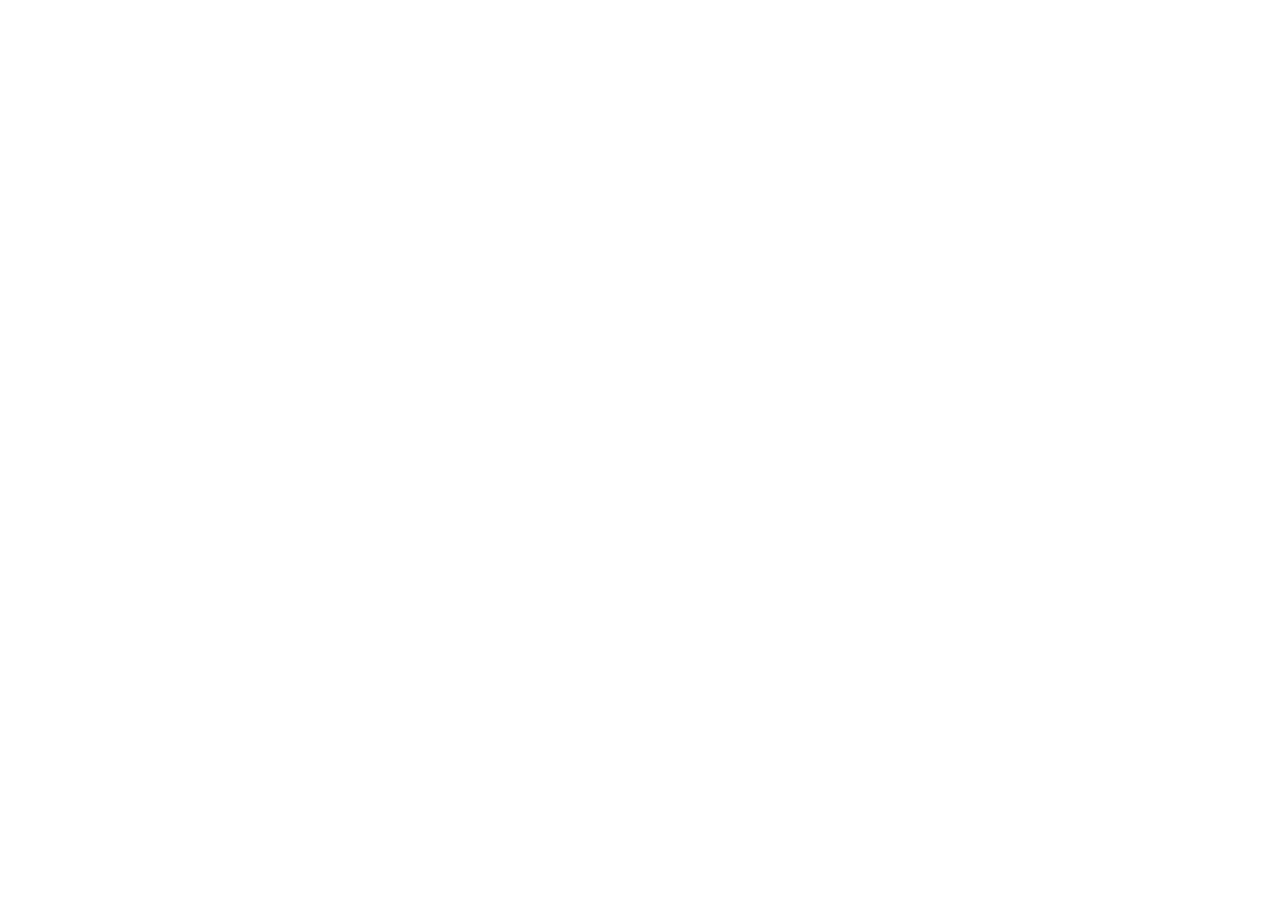
==== commit d4dd6998: "Improve CSS styling and add SEO meta tags to all pages" ====
--- a/article.html
+++ b/article.html
@@ -4,184 +4,28 @@
     <meta charset="UTF-8">
     <meta name="viewport" content="width=device-width, initial-scale=1.0">
     <title id="article-title">Article - Fidox Intelligence</title>
+    <meta name="description" id="meta-description" content="Article sur les benchmarks IA.">
+    <meta name="keywords" content="IA, benchmarks, modèles">
+    <link rel="canonical" id="canonical" href="https://fidox-intelligence.pages.dev/article.html">
+    <meta property="og:title" id="og-title" content="Article - Fidox Intelligence">
+    <meta property="og:description" id="og-description" content="Article sur l'intelligence artificielle.">
+    <meta property="og:url" content="https://fidox-intelligence.pages.dev/article.html">
+    <meta property="og:type" content="article">
+    <meta property="article:published_time" content="2026-08-10T00:00:00+00:00">
+    <meta property="article:author" content="Fidox Team">
     <link rel="icon" type="image/png" href="logo-fidox.png">
     <link rel="stylesheet" href="styles.css">
     <link rel="preconnect" href="https://fonts.googleapis.com">
     <link href="https://fonts.googleapis.com/css2?family=Inter:wght@300;400;500;600;700;800&display=swap" rel="stylesheet">
+    <script type="application/ld+json">
+    {
+        "@context": "https://schema.org",
+        "@type": "BlogPosting",
+        "headline": "Article",
+        "author": {"@type": "Organization", "name": "Fidox Team"},
+        "datePublished": "2026-08-10",
+        "publisher": {"@type": "Organization", "name": "Fidox Intelligence"}
+    }
+    </script>
 </head>
-<body>
-    <header class="header">
-        <div class="container header-inner">
-            <a href="index.html" class="logo">
-                <img src="logo-fidox.png" alt="Fidox Intelligence" class="logo-img">
-                Fidox Intelligence
-            </a>
-            <nav class="nav">
-                <a href="index.html" class="nav-link">Accueil</a>
-                <a href="models.html" class="nav-link">Modèles</a>
-                <a href="leaderboard.html" class="nav-link">Leaderboard</a>
-                <a href="articles.html" class="nav-link active">Articles</a>
-            </nav>
-            <button class="theme-toggle" onclick="toggleTheme()" aria-label="Toggle theme">
-                <svg class="icon-sun" width="16" height="16" viewBox="0 0 24 24" fill="none" stroke="currentColor" stroke-width="2">
-                    <circle cx="12" cy="12" r="5"/><path d="M12 1v2M12 21v2M4.22 4.22l1.42 1.42M18.36 18.36l1.42 1.42M1 12h2M21 12h2M4.22 19.78l1.42-1.42M18.36 5.64l1.42-1.42"/>
-                </svg>
-                <svg class="icon-moon" width="16" height="16" viewBox="0 0 24 24" fill="none" stroke="currentColor" stroke-width="2">
-                    <path d="M21 12.79A9 9 0 1 1 11.21 3 7 7 0 0 0 21 12.79z"/>
-                </svg>
-            </button>
-        </div>
-    </header>
-
-    <main>
-        <article class="article-page">
-            <div class="container">
-                <div class="breadcrumb">
-                    <a href="index.html">Accueil</a>
-                    <span>/</span>
-                    <a href="articles.html">Articles</a>
-                    <span>/</span>
-                    <span id="article-breadcrumb">-</span>
-                </div>
-
-                <header class="article-header">
-                    <div class="article-meta">
-                        <span class="article-category" id="article-category">Benchmark</span>
-                        <span class="article-date" id="article-date">10 août 2026</span>
-                        <span class="article-read-time" id="article-read-time">12 min</span>
-                    </div>
-                    <h1 id="article-title-main">Chargement...</h1>
-                    <div class="article-author">
-                        <span id="article-author">Fidox Team</span>
-                    </div>
-                </header>
-
-                <div class="article-content" id="article-content">
-                    <p>Chargement de l'article...</p>
-                </div>
-
-                <div class="article-tags" id="article-tags">
-                    <span class="tag">Claude Fable 5</span>
-                    <span class="tag">Anthropic</span>
-                    <span class="tag">Benchmarks</span>
-                </div>
-
-                <div class="article-navigation">
-                    <a href="models.html" class="btn btn-outline">← Tous les modèles</a>
-                    <a href="leaderboard.html" class="btn btn-primary">Voir le leaderboard →</a>
-                </div>
-            </div>
-        </article>
-    </main>
-
-    <footer class="footer">
-        <div class="container">
-            <div class="footer-grid">
-                <div class="footer-brand">
-                    <div class="logo">
-                        <img src="logo-fidox.png" alt="Fidox Intelligence" class="logo-img">
-                        Fidox Intelligence
-                    </div>
-                    <p>Votre source d'information sur les benchmarks IA.</p>
-                </div>
-                <div class="footer-links">
-                    <h4>Navigation</h4>
-                    <a href="index.html">Accueil</a>
-                    <a href="models.html">Modèles</a>
-                    <a href="leaderboard.html">Leaderboard</a>
-                    <a href="articles.html">Articles</a>
-                </div>
-                <div class="footer-links">
-                    <h4>Ressources</h4>
-                    <a href="#">API</a>
-                    <a href="#">Documentation</a>
-                    <a href="#">GitHub</a>
-                </div>
-                <div class="footer-links">
-                    <h4>Légal</h4>
-                    <a href="#">Mentions légales</a>
-                    <a href="#">Confidentialité</a>
-                    <a href="#">Cookies</a>
-                </div>
-            </div>
-            <div class="footer-bottom">
-                <p>© 2026 Fidox Intelligence. Tous droits réservés.</p>
-            </div>
-        </div>
-    </footer>
-
-    <script src="data.js"></script>
-    <script>
-        document.addEventListener('DOMContentLoaded', () => {
-            const params = new URLSearchParams(window.location.search);
-            const slug = params.get('slug');
-            
-            const article = ARTICLES.find(a => a.slug === slug);
-            
-            if (!article) {
-                window.location.href = 'articles.html';
-                return;
-            }
-
-            // Update title
-            document.getElementById('article-title').textContent = `${article.title} - Fidox Intelligence`;
-            document.getElementById('article-title-main').textContent = article.title;
-            document.getElementById('article-breadcrumb').textContent = article.title;
-            
-            // Update meta
-            document.getElementById('article-category').textContent = article.category;
-            document.getElementById('article-date').textContent = formatDate(article.date);
-            document.getElementById('article-read-time').textContent = article.readTime;
-            document.getElementById('article-author').textContent = article.author;
-            
-            // Generate content
-            const model = MODELS.find(m => m.slug === slug.replace('-review', '').replace('-analysis', ''));
-            
-            let content = `
-                <img src="${article.image}" alt="${article.title}" class="article-image">
-                <p class="lead">${article.excerpt}</p>
-            `;
-            
-            if (model) {
-                content += `
-                    <h2>À propos de ${model.name}</h2>
-                    <p>${model.description}</p>
-                    
-                    <h3>Performances clés</h3>
-                    <table class="article-table">
-                        <thead>
-                            <tr><th>Benchmark</th><th>Score</th><th>Classement</th></tr>
-                        </thead>
-                        <tbody>
-                            <tr><td>LMSYS Arena Elo</td><td><strong>${model.lmsysElo}</strong></td><td>${['#1','#2','#3'][MODELS.indexOf(model)] || '#' + (MODELS.indexOf(model) + 1)}</td></tr>
-                            <tr><td>MMLU</td><td>${model.mmlu}/100</td><td>${model.mmlu >= 90 ? 'Excellent' : model.mmlu >= 80 ? 'Très bien' : 'Bon'}</td></tr>
-                            <tr><td>GPQA</td><td>${model.gpqa}/100</td><td>${model.gpqa >= 85 ? 'Expert' : model.gpqa >= 75 ? 'Avancé' : 'Intermédiaire'}</td></tr>
-                            <tr><td>HumanEval</td><td>${model.humaneval}/100</td><td>${model.humaneval >= 85 ? 'Production' : model.humaneval >= 75 ? 'Développement' : 'Apprentissage'}</td></tr>
-                        </tbody>
-                    </table>
-                    
-                    <h3>Points forts</h3>
-                    <ul class="article-list">
-                        ${model.strengths.map(s => `<li>${s}</li>`).join('')}
-                    </ul>
-                    
-                    <h3>Meilleur pour</h3>
-                    <ul class="article-list">
-                        ${model.bestFor.map(b => `<li>${b}</li>`).join('')}
-                    </ul>
-                `;
-            }
-            
-            content += `
-                <div class="article-cta">
-                    <h3>En savoir plus ?</h3>
-                    <p>Découvrez toutes les informations sur ${model ? model.name : 'ce modèle'}.</p>
-                    <a href="model.html?slug=${slug.replace('-review', '').replace('-analysis', '')}" class="btn btn-primary">Voir la fiche modèle</a>
-                </div>
-            `;
-            
-            document.getElementById('article-content').innerHTML = content;
-        });
-    </script>
-</body>
-</html>+<body>
--- a/styles.css
+++ b/styles.css
@@ -1,18 +1,27 @@
-/* Fidox Intelligence - Main Styles */
+/* ============================================
+   Fidox Intelligence - Complete Styles
+   Modern, clean, professional design
+   ============================================ */
 
 :root {
   --primary: #3a83f7;
   --primary-dark: #2d6cdf;
   --primary-light: #5a9fff;
+  --primary-bg: rgba(58, 131, 247, 0.1);
   --bg: #ffffff;
   --bg-alt: #f8fafc;
   --bg-card: #ffffff;
+  --bg-elevated: #f1f5f9;
   --text-primary: #0f172a;
   --text-secondary: #475569;
   --text-muted: #94a3b8;
   --border: #e2e8f0;
-  --card-shadow: 0 1px 3px rgba(0,0,0,0.08), 0 4px 16px rgba(0,0,0,0.04);
-  --card-hover-shadow: 0 8px 32px rgba(0,0,0,0.12);
+  --border-strong: #cbd5e1;
+  --success: #10b981;
+  --warning: #f59e0b;
+  --danger: #ef4444;
+  --card-shadow: 0 1px 3px rgba(0,0,0,0.06), 0 4px 16px rgba(0,0,0,0.04);
+  --card-hover-shadow: 0 12px 40px rgba(0,0,0,0.12);
   --radius-sm: 8px;
   --radius-md: 12px;
   --radius-lg: 16px;
@@ -20,202 +29,272 @@
 }
 
 [data-theme="dark"] {
-  --bg: #0f172a;
-  --bg-alt: #1e293b;
-  --bg-card: #1e293b;
+  --primary-bg: rgba(58, 131, 247, 0.15);
+  --bg: #0b1120;
+  --bg-alt: #111827;
+  --bg-card: #111827;
+  --bg-elevated: #1e293b;
   --text-primary: #f8fafc;
   --text-secondary: #cbd5e1;
   --text-muted: #64748b;
-  --border: #334155;
-  --card-shadow: 0 1px 3px rgba(0,0,0,0.3), 0 4px 16px rgba(0,0,0,0.2);
-  --card-hover-shadow: 0 8px 32px rgba(0,0,0,0.4);
-}
-
-* { margin: 0; padding: 0; box-sizing: border-box; }
+  --border: #1e293b;
+  --border-strong: #334155;
+  --card-shadow: 0 1px 3px rgba(0,0,0,0.4), 0 4px 16px rgba(0,0,0,0.3);
+  --card-hover-shadow: 0 12px 40px rgba(0,0,0,0.5);
+}
+
+*, *::before, *::after { margin: 0; padding: 0; box-sizing: border-box; }
+
+html { scroll-behavior: smooth; }
 
 body {
-  font-family: 'Inter', -apple-system, BlinkMacSystemFont, sans-serif;
+  font-family: 'Inter', -apple-system, BlinkMacSystemFont, 'Segoe UI', sans-serif;
   background: var(--bg);
   color: var(--text-primary);
   line-height: 1.6;
-  transition: background 0.3s, color 0.3s;
+  transition: background 0.3s ease, color 0.3s ease;
+  -webkit-font-smoothing: antialiased;
 }
 
 .container { max-width: 1200px; margin: 0 auto; padding: 0 24px; }
 
-/* HEADER */
+/* ============================================
+   HEADER
+   ============================================ */
 .header {
   position: sticky; top: 0; z-index: 100;
-  background: var(--bg);
+  background: rgba(255,255,255,0.95);
   border-bottom: 1px solid var(--border);
-  backdrop-filter: blur(12px);
-  background: rgba(255,255,255,0.9);
-}
-[data-theme="dark"] .header { background: rgba(15,23,42,0.9); }
+  backdrop-filter: blur(16px);
+  -webkit-backdrop-filter: blur(16px);
+}
+[data-theme="dark"] .header { background: rgba(11,17,32,0.95); }
 
 .header-inner {
   display: flex; align-items: center; justify-content: space-between;
-  height: 64px;
+  height: 68px;
 }
 
 .logo {
   display: flex; align-items: center; gap: 10px;
-  font-weight: 700; font-size: 1.1rem;
+  font-weight: 800; font-size: 1.15rem;
   text-decoration: none; color: var(--text-primary);
-}
+  letter-spacing: -0.02em;
+}
+.logo:hover { color: var(--primary); }
 
 .logo-img { width: 32px; height: 32px; object-fit: contain; }
 
-.nav { display: flex; gap: 8px; }
+.nav { display: flex; gap: 4px; }
 
 .nav-link {
   padding: 8px 16px; border-radius: var(--radius-sm);
   text-decoration: none; color: var(--text-secondary);
   font-weight: 500; font-size: 0.9rem;
-  transition: all 0.2s;
-}
-.nav-link:hover, .nav-link.active {
-  color: var(--primary); background: rgba(58,131,247,0.1);
+  transition: all 0.2s ease;
+  position: relative;
+}
+.nav-link:hover { color: var(--primary); background: var(--primary-bg); }
+.nav-link.active {
+  color: var(--primary);
+  background: var(--primary-bg);
+  font-weight: 600;
 }
 
 .theme-toggle {
-  background: none; border: none; cursor: pointer;
-  padding: 8px; border-radius: var(--radius-sm);
-  color: var(--text-secondary); transition: all 0.2s;
-}
-.theme-toggle:hover { background: var(--bg-alt); color: var(--primary); }
+  background: none; border: 1px solid var(--border);
+  cursor: pointer; padding: 8px 10px;
+  border-radius: var(--radius-sm); color: var(--text-secondary);
+  transition: all 0.2s ease; display: flex; align-items: center;
+}
+.theme-toggle:hover { border-color: var(--primary); color: var(--primary); }
 .icon-moon { display: none; }
 [data-theme="dark"] .icon-sun { display: none; }
 [data-theme="dark"] .icon-moon { display: block; }
 
-/* BUTTONS */
+/* ============================================
+   BUTTONS
+   ============================================ */
 .btn {
   display: inline-flex; align-items: center; gap: 8px;
   padding: 12px 24px; border-radius: var(--radius-md);
   font-weight: 600; font-size: 0.95rem;
   text-decoration: none; cursor: pointer; border: none;
-  transition: all 0.2s;
-}
-.btn-primary { background: var(--primary); color: white; }
-.btn-primary:hover { background: var(--primary-dark); transform: translateY(-1px); box-shadow: var(--card-hover-shadow); }
+  transition: all 0.2s ease; font-family: inherit;
+}
+.btn-primary { background: var(--primary); color: white; box-shadow: 0 2px 8px rgba(58,131,247,0.3); }
+.btn-primary:hover { background: var(--primary-dark); transform: translateY(-1px); box-shadow: 0 4px 16px rgba(58,131,247,0.4); }
 .btn-secondary { background: var(--bg-alt); color: var(--text-primary); border: 1px solid var(--border); }
 .btn-secondary:hover { border-color: var(--primary); color: var(--primary); }
 .btn-outline { background: transparent; color: var(--primary); border: 2px solid var(--primary); }
 .btn-outline:hover { background: var(--primary); color: white; }
-.btn-text { background: none; color: var(--primary); padding: 8px 0; }
+.btn-text { background: none; color: var(--primary); padding: 8px 0; font-weight: 600; }
 .btn-text:hover { text-decoration: underline; }
 .btn-lg { padding: 16px 32px; font-size: 1rem; }
 .btn-sm { padding: 8px 16px; font-size: 0.875rem; }
 
-/* HERO */
-.hero {
-  padding: 80px 0 60px;
-  background: linear-gradient(135deg, var(--bg) 0%, var(--bg-alt) 100%);
-}
-.hero .container {
-  display: grid; grid-template-columns: 1fr 1fr; gap: 60px; align-items: center;
-}
-.hero-content { max-width: 560px; }
+/* ============================================
+   BADGES & TAGS
+   ============================================ */
 .badge {
   display: inline-flex; align-items: center; gap: 8px;
   padding: 6px 14px; border-radius: 20px;
-  background: rgba(58,131,247,0.1); color: var(--primary);
-  font-size: 0.8rem; font-weight: 600; margin-bottom: 24px;
+  background: var(--primary-bg); color: var(--primary);
+  font-size: 0.8rem; font-weight: 600; margin-bottom: 20px;
 }
 .badge-dot { width: 6px; height: 6px; border-radius: 50%; background: var(--primary); animation: pulse 2s infinite; }
-@keyframes pulse { 0%, 100% { opacity: 1; } 50% { opacity: 0.4; } }
+@keyframes pulse { 0%, 100% { opacity: 1; } 50% { opacity: 0.3; } }
+
+.tag {
+  display: inline-block; padding: 4px 10px; border-radius: 12px;
+  font-size: 0.7rem; font-weight: 600;
+  background: var(--bg-elevated); color: var(--text-muted);
+  border: 1px solid var(--border);
+}
+.tag-api { background: var(--primary-bg); color: var(--primary); border-color: var(--primary); }
+.tag-open { background: rgba(16,185,129,0.1); color: var(--success); border-color: var(--success); }
+
+.score-badge {
+  display: inline-block; padding: 4px 10px; border-radius: var(--radius-sm);
+  font-size: 0.85rem; font-weight: 700;
+}
+.score-badge.high { background: rgba(16,185,129,0.15); color: var(--success); }
+.score-badge.medium { background: rgba(245,158,11,0.15); color: var(--warning); }
+.score-badge.low { background: rgba(239,68,68,0.15); color: var(--danger); }
+
+/* ============================================
+   HERO SECTION
+   ============================================ */
+.hero {
+  padding: 100px 0 80px;
+  background: linear-gradient(135deg, var(--bg) 0%, var(--bg-alt) 50%, var(--primary-bg) 100%);
+  position: relative; overflow: hidden;
+}
+.hero::before {
+  content: '';
+  position: absolute; top: -50%; right: -20%;
+  width: 800px; height: 800px;
+  background: radial-gradient(circle, var(--primary-bg) 0%, transparent 70%);
+  pointer-events: none;
+}
+.hero .container { position: relative; z-index: 1; }
+.hero .container {
+  display: grid; grid-template-columns: 1fr 1fr; gap: 80px; align-items: center;
+}
+.hero-content { max-width: 580px; }
 
 .hero h1 {
-  font-size: clamp(2.5rem, 5vw, 4rem);
-  font-weight: 800; line-height: 1.1;
-  margin-bottom: 20px; color: var(--text-primary);
-}
-.hero h1 span { color: var(--primary); }
+  font-size: clamp(2.75rem, 5vw, 4.5rem);
+  font-weight: 800; line-height: 1.08;
+  margin-bottom: 24px; color: var(--text-primary);
+  letter-spacing: -0.03em;
+}
+.hero h1 span {
+  background: linear-gradient(135deg, var(--primary) 0%, var(--primary-light) 100%);
+  -webkit-background-clip: text; -webkit-text-fill-color: transparent;
+  background-clip: text;
+}
 .hero-subtitle {
-  font-size: 1.15rem; color: var(--text-secondary);
-  margin-bottom: 32px; line-height: 1.7;
-}
-.hero-actions { display: flex; gap: 16px; margin-bottom: 40px; flex-wrap: wrap; }
-.hero-stats { display: flex; gap: 32px; }
+  font-size: 1.2rem; color: var(--text-secondary);
+  margin-bottom: 36px; line-height: 1.7;
+}
+.hero-actions { display: flex; gap: 16px; margin-bottom: 48px; flex-wrap: wrap; }
+.hero-stats { display: flex; gap: 40px; }
 .stat { display: flex; flex-direction: column; }
-.stat-value { font-size: 1.75rem; font-weight: 800; color: var(--text-primary); }
-.stat-label { font-size: 0.8rem; color: var(--text-muted); text-transform: uppercase; letter-spacing: 0.5px; }
+.stat-value { font-size: 2rem; font-weight: 800; color: var(--text-primary); letter-spacing: -0.02em; }
+.stat-label { font-size: 0.8rem; color: var(--text-muted); text-transform: uppercase; letter-spacing: 0.8px; font-weight: 600; }
 .stat-divider { width: 1px; background: var(--border); align-self: stretch; margin: 4px 0; }
 
 /* HERO CHART CARD */
 .hero-chart-card {
   background: var(--bg-card); border-radius: var(--radius-xl);
-  padding: 24px; box-shadow: var(--card-shadow);
+  padding: 28px; box-shadow: var(--card-shadow);
   border: 1px solid var(--border);
 }
 .chart-card-header {
   display: flex; justify-content: space-between; align-items: flex-start;
-  margin-bottom: 20px;
-}
-.chart-card-title { font-size: 1rem; font-weight: 700; color: var(--text-primary); }
-.chart-card-subtitle { font-size: 0.8rem; color: var(--text-muted); }
+  margin-bottom: 24px;
+}
+.chart-card-title { font-size: 1.05rem; font-weight: 700; color: var(--text-primary); }
+.chart-card-subtitle { font-size: 0.8rem; color: var(--text-muted); margin-top: 2px; }
 .chart-card-badge {
   background: var(--primary); color: white;
-  padding: 4px 10px; border-radius: 12px;
-  font-size: 0.7rem; font-weight: 700;
-}
-.hero-chart-card canvas { max-height: 240px; }
+  padding: 4px 12px; border-radius: 20px;
+  font-size: 0.7rem; font-weight: 700; letter-spacing: 0.5px;
+}
+.hero-chart-card canvas { max-height: 260px; width: 100%; }
 .chart-card-footer {
-  display: flex; gap: 24px; margin-top: 20px;
-  padding-top: 20px; border-top: 1px solid var(--border);
+  display: flex; gap: 32px; margin-top: 24px;
+  padding-top: 24px; border-top: 1px solid var(--border);
 }
 .chart-stat { display: flex; flex-direction: column; }
-.chart-stat-value { font-size: 1.25rem; font-weight: 800; color: var(--primary); }
-.chart-stat-label { font-size: 0.75rem; color: var(--text-muted); }
-
-/* SECTIONS */
-.section { padding: 80px 0; }
-.section-header { text-align: center; margin-bottom: 48px; }
+.chart-stat-value { font-size: 1.5rem; font-weight: 800; color: var(--primary); }
+.chart-stat-label { font-size: 0.75rem; color: var(--text-muted); margin-top: 2px; }
+
+/* ============================================
+   SECTIONS
+   ============================================ */
+.section { padding: 100px 0; }
+.section-header { text-align: center; margin-bottom: 56px; }
 .section-tag {
-  display: inline-block; padding: 6px 14px; border-radius: 20px;
-  background: rgba(58,131,247,0.1); color: var(--primary);
+  display: inline-block; padding: 6px 16px; border-radius: 20px;
+  background: var(--primary-bg); color: var(--primary);
   font-size: 0.75rem; font-weight: 700; text-transform: uppercase;
-  letter-spacing: 1px; margin-bottom: 16px;
+  letter-spacing: 1.2px; margin-bottom: 16px;
 }
 .section-header h2 {
-  font-size: clamp(1.75rem, 3vw, 2.5rem);
-  font-weight: 800; color: var(--text-primary); margin-bottom: 12px;
-}
-.section-header p { color: var(--text-secondary); font-size: 1.05rem; }
+  font-size: clamp(2rem, 3.5vw, 2.75rem);
+  font-weight: 800; color: var(--text-primary); margin-bottom: 16px;
+  letter-spacing: -0.02em;
+}
+.section-header p { color: var(--text-secondary); font-size: 1.1rem; max-width: 600px; margin: 0 auto; }
 .section-footer {
   display: flex; justify-content: center; align-items: center;
-  gap: 24px; margin-top: 40px;
-}
-
-/* MODELS GRID */
+  gap: 32px; margin-top: 48px;
+}
+
+/* ============================================
+   MODELS GRID
+   ============================================ */
 .models-grid {
-  display: grid; grid-template-columns: repeat(auto-fill, minmax(300px, 1fr));
+  display: grid; grid-template-columns: repeat(auto-fill, minmax(320px, 1fr));
   gap: 24px;
 }
 .model-card {
   background: var(--bg-card); border-radius: var(--radius-lg);
   padding: 24px; border: 1px solid var(--border);
   text-decoration: none; color: inherit;
-  transition: all 0.3s; display: block;
+  transition: all 0.3s cubic-bezier(0.4, 0, 0.2, 1);
+  display: flex; flex-direction: column;
+  position: relative; overflow: hidden;
+}
+.model-card::before {
+  content: ''; position: absolute; top: 0; left: 0;
+  width: 100%; height: 3px;
+  background: linear-gradient(90deg, var(--primary), var(--primary-light));
+  opacity: 0; transition: opacity 0.3s;
 }
 .model-card:hover {
-  transform: translateY(-4px); box-shadow: var(--card-hover-shadow);
+  transform: translateY(-6px); box-shadow: var(--card-hover-shadow);
   border-color: var(--primary);
 }
+.model-card:hover::before { opacity: 1; }
+
 .model-card-header {
   display: flex; align-items: center; gap: 16px; margin-bottom: 16px;
 }
 .model-logo {
-  width: 48px; height: 48px; border-radius: var(--radius-md);
+  width: 52px; height: 52px; border-radius: var(--radius-md);
   display: flex; align-items: center; justify-content: center;
-  font-size: 1.25rem; font-weight: 800; color: white; flex-shrink: 0;
+  font-size: 1.4rem; font-weight: 800; color: white; flex-shrink: 0;
+  box-shadow: 0 4px 12px rgba(0,0,0,0.15);
 }
 .model-logo.openai { background: linear-gradient(135deg, #10a37f, #0d8a6b); }
 .model-logo.anthropic { background: linear-gradient(135deg, #d97706, #b45309); }
 .model-logo.google { background: linear-gradient(135deg, #4285f4, #34a853); }
 .model-logo.meta { background: linear-gradient(135deg, #0668E1, #055ecb); }
 .model-logo.nvidia { background: linear-gradient(135deg, #76b900, #5a8f00); }
-.model-logo.xai { background: linear-gradient(135deg, #000, #333); }
+.model-logo.xai { background: linear-gradient(135deg, #2563eb, #1d4ed8); }
 .model-logo.deepseek { background: linear-gradient(135deg, #6366f1, #4f46e5); }
 .model-logo.moonshot { background: linear-gradient(135deg, #8b5cf6, #7c3aed); }
 .model-logo.alibaba { background: linear-gradient(135deg, #ff6b00, #e65100); }
@@ -227,116 +306,319 @@
 .model-logo.conjecture { background: linear-gradient(135deg, #a855f7, #9333ea); }
 .model-logo.generic { background: linear-gradient(135deg, #64748b, #475569); }
 
-.model-card-info h3 { font-size: 1.1rem; font-weight: 700; color: var(--text-primary); }
-.model-provider { font-size: 0.8rem; color: var(--text-muted); }
+.model-card-info h3 { font-size: 1.1rem; font-weight: 700; color: var(--text-primary); line-height: 1.3; }
+.model-provider { font-size: 0.8rem; color: var(--text-muted); margin-top: 2px; }
 .model-score {
-  margin-left: auto; font-size: 1.5rem; font-weight: 800;
-  padding: 4px 12px; border-radius: var(--radius-sm);
-}
-.model-score.high { background: #10b981; color: white; }
-.model-score.medium { background: #f59e0b; color: white; }
-.model-score.low { background: #ef4444; color: white; }
-
-.model-card-meta { display: flex; gap: 12px; margin-bottom: 12px; }
+  margin-left: auto; font-size: 1.75rem; font-weight: 800;
+  padding: 6px 14px; border-radius: var(--radius-md);
+  background: var(--bg-elevated); color: var(--text-primary);
+}
+.model-score.high { background: rgba(16,185,129,0.15); color: var(--success); }
+.model-score.medium { background: rgba(245,158,11,0.15); color: var(--warning); }
+.model-score.low { background: rgba(239,68,68,0.15); color: var(--danger); }
+
+.model-card-meta { display: flex; gap: 8px; margin-bottom: 14px; flex-wrap: wrap; }
 .model-card-meta span {
-  font-size: 0.75rem; color: var(--text-muted);
-  padding: 4px 8px; background: var(--bg-alt); border-radius: var(--radius-sm);
-}
-.model-card-desc { font-size: 0.9rem; color: var(--text-secondary); margin-bottom: 16px; line-height: 1.6; }
-.model-card-tags { display: flex; gap: 8px; flex-wrap: wrap; }
-.tag {
-  padding: 4px 10px; border-radius: 12px;
-  font-size: 0.7rem; font-weight: 600;
-  background: var(--bg-alt); color: var(--text-muted);
-}
-
-/* BENCHMARKS */
+  font-size: 0.72rem; color: var(--text-muted);
+  padding: 4px 10px; background: var(--bg-elevated); border-radius: 20px;
+  border: 1px solid var(--border);
+}
+.model-card-desc { font-size: 0.88rem; color: var(--text-secondary); margin-bottom: 16px; line-height: 1.6; flex-grow: 1; }
+.model-card-tags { display: flex; gap: 8px; flex-wrap: wrap; margin-top: auto; }
+
+/* ============================================
+   BENCHMARKS
+   ============================================ */
 .benchmark-chart-container {
   background: var(--bg-card); border-radius: var(--radius-xl);
   padding: 32px; box-shadow: var(--card-shadow);
-  border: 1px solid var(--border); max-width: 700px; margin: 0 auto 40px;
-}
-.benchmark-chart-container canvas { max-height: 400px; }
+  border: 1px solid var(--border); max-width: 750px; margin: 0 auto 48px;
+}
+.benchmark-chart-container canvas { max-height: 420px; width: 100%; }
 .benchmark-stats {
-  display: grid; grid-template-columns: repeat(4, 1fr); gap: 24px;
-  max-width: 700px; margin: 0 auto;
+  display: grid; grid-template-columns: repeat(4, 1fr); gap: 20px;
+  max-width: 750px; margin: 0 auto;
 }
 .benchmark-stat {
-  text-align: center; padding: 24px;
+  text-align: center; padding: 28px 20px;
   background: var(--bg-card); border-radius: var(--radius-lg);
-  border: 1px solid var(--border);
-}
-.benchmark-stat-value { font-size: 2rem; font-weight: 800; color: var(--primary); }
-.benchmark-stat-label { font-size: 0.8rem; color: var(--text-muted); margin-top: 4px; }
-
-/* CATEGORIES */
+  border: 1px solid var(--border); box-shadow: var(--card-shadow);
+  transition: all 0.2s;
+}
+.benchmark-stat:hover { transform: translateY(-2px); box-shadow: var(--card-hover-shadow); }
+.benchmark-stat-value { font-size: 2.25rem; font-weight: 800; color: var(--primary); letter-spacing: -0.02em; }
+.benchmark-stat-label { font-size: 0.8rem; color: var(--text-muted); margin-top: 6px; text-transform: uppercase; letter-spacing: 0.5px; font-weight: 600; }
+
+/* ============================================
+   CATEGORIES
+   ============================================ */
 .categories-grid {
-  display: grid; grid-template-columns: repeat(auto-fit, minmax(240px, 1fr));
+  display: grid; grid-template-columns: repeat(auto-fit, minmax(260px, 1fr));
   gap: 24px;
 }
 .category-card {
   background: var(--bg-card); border-radius: var(--radius-lg);
-  padding: 32px; border: 1px solid var(--border);
+  padding: 36px 28px; border: 1px solid var(--border);
   text-decoration: none; color: inherit;
-  transition: all 0.3s; display: block;
+  transition: all 0.3s cubic-bezier(0.4, 0, 0.2, 1);
+  display: block; position: relative; overflow: hidden;
+}
+.category-card::after {
+  content: ''; position: absolute; bottom: 0; left: 0;
+  width: 100%; height: 3px;
+  background: linear-gradient(90deg, var(--primary), var(--primary-light));
+  transform: scaleX(0); transition: transform 0.3s;
 }
 .category-card:hover { transform: translateY(-4px); box-shadow: var(--card-hover-shadow); border-color: var(--primary); }
-.category-icon { font-size: 2.5rem; margin-bottom: 16px; }
-.category-card h3 { font-size: 1.25rem; font-weight: 700; margin-bottom: 8px; }
-.category-card p { font-size: 0.9rem; color: var(--text-secondary); margin-bottom: 16px; }
-.category-count { font-size: 0.8rem; color: var(--primary); font-weight: 600; }
-
-/* ARTICLES */
+.category-card:hover::after { transform: scaleX(1); }
+.category-icon { font-size: 2.75rem; margin-bottom: 20px; }
+.category-card h3 { font-size: 1.25rem; font-weight: 700; margin-bottom: 10px; color: var(--text-primary); }
+.category-card p { font-size: 0.9rem; color: var(--text-secondary); margin-bottom: 20px; line-height: 1.6; }
+.category-count { font-size: 0.8rem; color: var(--primary); font-weight: 700; text-transform: uppercase; letter-spacing: 0.5px; }
+
+/* ============================================
+   ARTICLES
+   ============================================ */
 .articles-grid {
-  display: grid; grid-template-columns: repeat(auto-fill, minmax(320px, 1fr));
-  gap: 24px;
+  display: grid; grid-template-columns: repeat(auto-fill, minmax(340px, 1fr));
+  gap: 28px;
 }
 .article-card {
   background: var(--bg-card); border-radius: var(--radius-lg);
   border: 1px solid var(--border); overflow: hidden;
-  text-decoration: none; color: inherit; transition: all 0.3s;
-}
-.article-card:hover { transform: translateY(-4px); box-shadow: var(--card-hover-shadow); }
+  text-decoration: none; color: inherit; transition: all 0.3s cubic-bezier(0.4, 0, 0.2, 1);
+  display: flex; flex-direction: column;
+}
+.article-card:hover { transform: translateY(-6px); box-shadow: var(--card-hover-shadow); border-color: var(--primary); }
 .article-card-image {
-  height: 200px; background-size: cover; background-position: center;
-}
-.article-card-content { padding: 24px; }
-.article-card-meta { display: flex; gap: 12px; margin-bottom: 12px; }
+  height: 220px; background-size: cover; background-position: center;
+  position: relative; overflow: hidden;
+}
+.article-card-image::after {
+  content: ''; position: absolute; inset: 0;
+  background: linear-gradient(to top, rgba(0,0,0,0.4) 0%, transparent 60%);
+}
+.article-card-content { padding: 28px; flex-grow: 1; display: flex; flex-direction: column; }
+.article-card-meta { display: flex; gap: 12px; margin-bottom: 16px; flex-wrap: wrap; }
 .article-category {
-  padding: 4px 10px; border-radius: 12px;
-  background: rgba(58,131,247,0.1); color: var(--primary);
-  font-size: 0.7rem; font-weight: 700; text-transform: uppercase;
+  padding: 4px 12px; border-radius: 20px;
+  background: var(--primary-bg); color: var(--primary);
+  font-size: 0.7rem; font-weight: 700; text-transform: uppercase; letter-spacing: 0.5px;
 }
 .article-date, .article-read-time { font-size: 0.8rem; color: var(--text-muted); }
-.article-card h3 { font-size: 1.1rem; font-weight: 700; margin-bottom: 12px; line-height: 1.4; }
-.article-card p { font-size: 0.9rem; color: var(--text-secondary); margin-bottom: 16px; line-height: 1.6; }
-
-/* FOOTER */
-.footer { background: var(--bg-alt); padding: 60px 0 30px; border-top: 1px solid var(--border); }
-.footer-grid {
-  display: grid; grid-template-columns: 2fr 1fr 1fr 1fr; gap: 40px;
-  margin-bottom: 40px;
-}
-.footer-brand .logo { margin-bottom: 16px; }
-.footer-brand p { font-size: 0.9rem; color: var(--text-secondary); }
-.footer-links h4 { font-size: 0.8rem; font-weight: 700; text-transform: uppercase; letter-spacing: 1px; margin-bottom: 16px; color: var(--text-primary); }
-.footer-links a { display: block; color: var(--text-secondary); text-decoration: none; font-size: 0.9rem; padding: 6px 0; transition: color 0.2s; }
-.footer-links a:hover { color: var(--primary); }
-.footer-bottom { text-align: center; padding-top: 30px; border-top: 1px solid var(--border); }
+.article-card h3 { font-size: 1.15rem; font-weight: 700; margin-bottom: 14px; line-height: 1.4; color: var(--text-primary); }
+.article-card p { font-size: 0.9rem; color: var(--text-secondary); margin-bottom: 20px; line-height: 1.7; flex-grow: 1; }
+
+/* ============================================
+   MODEL DETAIL PAGE
+   ============================================ */
+.model-hero-section {
+  padding: 48px 0 56px;
+  background: linear-gradient(135deg, var(--bg) 0%, var(--primary-bg) 100%);
+  border-bottom: 1px solid var(--border);
+}
+.breadcrumb {
+  display: flex; gap: 8px; align-items: center;
+  font-size: 0.85rem; color: var(--text-muted); margin-bottom: 32px;
+}
+.breadcrumb a { color: var(--text-secondary); text-decoration: none; transition: color 0.2s; }
+.breadcrumb a:hover { color: var(--primary); }
+.breadcrumb span { color: var(--text-muted); }
+
+.model-hero-content {
+  display: grid; grid-template-columns: 1fr auto; gap: 60px; align-items: start;
+}
+.model-badge {
+  display: inline-block; padding: 6px 16px; border-radius: 20px;
+  background: var(--primary-bg); color: var(--primary);
+  font-size: 0.75rem; font-weight: 700; text-transform: uppercase; letter-spacing: 1px;
+  margin-bottom: 16px;
+}
+.model-hero-left h1 {
+  font-size: clamp(2rem, 4vw, 3rem); font-weight: 800;
+  color: var(--text-primary); margin-bottom: 12px; letter-spacing: -0.03em;
+  line-height: 1.1;
+}
+.model-developer { font-size: 1.1rem; color: var(--text-muted); font-weight: 500; margin-bottom: 20px; }
+.model-description { font-size: 1.05rem; color: var(--text-secondary); line-height: 1.7; margin-bottom: 32px; max-width: 600px; }
+
+.model-meta-grid {
+  display: grid; grid-template-columns: repeat(2, 1fr); gap: 20px; margin-bottom: 24px;
+}
+.model-meta-item {
+  display: flex; align-items: center; gap: 14px;
+  padding: 16px 20px; background: var(--bg-card); border-radius: var(--radius-md);
+  border: 1px solid var(--border);
+}
+.model-meta-icon { font-size: 1.5rem; }
+.model-meta-value { font-size: 1.1rem; font-weight: 700; color: var(--text-primary); }
+.model-meta-label { font-size: 0.75rem; color: var(--text-muted); text-transform: uppercase; letter-spacing: 0.5px; }
+
+.model-tags { display: flex; gap: 10px; flex-wrap: wrap; }
+
+.model-score-container { text-align: center; padding: 32px 40px; background: var(--bg-card); border-radius: var(--radius-xl); border: 1px solid var(--border); box-shadow: var(--card-shadow); min-width: 180px; }
+.model-score-circle { width: 120px; height: 120px; border-radius: 50%; background: linear-gradient(135deg, var(--primary), var(--primary-light)); display: flex; flex-direction: column; align-items: center; justify-content: center; margin: 0 auto 16px; box-shadow: 0 8px 32px rgba(58,131,247,0.3); }
+.score-value { font-size: 2.75rem; font-weight: 800; color: white; line-height: 1; }
+.score-label { font-size: 0.65rem; color: rgba(255,255,255,0.8); text-transform: uppercase; letter-spacing: 2px; font-weight: 700; }
+.model-score-label { font-size: 0.85rem; color: var(--text-muted); font-weight: 600; margin-bottom: 8px; }
+.model-elo { font-size: 0.9rem; color: var(--primary); font-weight: 700; }
+
+/* Benchmarks Section */
+.two-column-layout { display: grid; grid-template-columns: 1fr 340px; gap: 48px; align-items: start; }
+.benchmarks-section h2, .sidebar h3 { font-size: 1.35rem; font-weight: 800; color: var(--text-primary); margin-bottom: 24px; letter-spacing: -0.02em; }
+
+.benchmark-cards { display: flex; flex-direction: column; gap: 16px; margin-bottom: 32px; }
+.benchmark-card {
+  padding: 20px 24px; background: var(--bg-card); border-radius: var(--radius-md);
+  border: 1px solid var(--border);
+}
+.benchmark-card-header { display: flex; justify-content: space-between; align-items: center; margin-bottom: 8px; }
+.benchmark-card-title { font-size: 0.85rem; font-weight: 700; color: var(--text-secondary); text-transform: uppercase; letter-spacing: 0.5px; }
+.benchmark-card-score { font-size: 1.5rem; font-weight: 800; color: var(--primary); }
+.benchmark-card-context { font-size: 0.85rem; color: var(--text-muted); margin-bottom: 14px; }
+.benchmark-bar { height: 8px; background: var(--bg-elevated); border-radius: 10px; overflow: hidden; }
+.benchmark-bar-fill { height: 100%; background: linear-gradient(90deg, var(--primary), var(--primary-light)); border-radius: 10px; transition: width 0.8s cubic-bezier(0.4, 0, 0.2, 1); }
+
+.sidebar { display: flex; flex-direction: column; gap: 20px; }
+.sidebar-card {
+  padding: 24px; background: var(--bg-card); border-radius: var(--radius-lg);
+  border: 1px solid var(--border); box-shadow: var(--card-shadow);
+}
+.strength-item, .best-for-item { padding: 10px 0; border-bottom: 1px solid var(--border); font-size: 0.9rem; color: var(--text-secondary); }
+.strength-item:last-child, .best-for-item:last-child { border-bottom: none; }
+.info-row { display: flex; justify-content: space-between; padding: 12px 0; border-bottom: 1px solid var(--border); font-size: 0.9rem; }
+.info-row span:first-child { color: var(--text-muted); }
+.info-row span:last-child { color: var(--text-primary); font-weight: 600; }
+.info-row:last-child { border-bottom: none; }
+
+.comparison-table-container { margin-top: 48px; overflow-x: auto; }
+.comparison-table { width: 100%; border-collapse: collapse; background: var(--bg-card); border-radius: var(--radius-lg); overflow: hidden; border: 1px solid var(--border); }
+.comparison-table th, .comparison-table td { padding: 16px 20px; text-align: left; border-bottom: 1px solid var(--border); }
+.comparison-table th { background: var(--bg-elevated); font-size: 0.8rem; font-weight: 700; color: var(--text-muted); text-transform: uppercase; letter-spacing: 0.5px; }
+.comparison-table tr:last-child td { border-bottom: none; }
+.comparison-table tr.highlight td { background: var(--primary-bg); font-weight: 600; }
+.comparison-table a { color: inherit; text-decoration: none; }
+.comparison-table a:hover { color: var(--primary); }
+
+/* ============================================
+   LEADERBOARD
+   ============================================ */
+.leaderboard-tabs { display: flex; gap: 8px; margin-bottom: 32px; flex-wrap: wrap; }
+.leaderboard-tab {
+  padding: 10px 20px; border-radius: var(--radius-sm); background: var(--bg-card);
+  border: 1px solid var(--border); color: var(--text-secondary);
+  font-weight: 600; font-size: 0.9rem; cursor: pointer; transition: all 0.2s;
+}
+.leaderboard-tab:hover { border-color: var(--primary); color: var(--primary); }
+.leaderboard-tab.active { background: var(--primary); color: white; border-color: var(--primary); }
+
+.leaderboard-table-container { overflow-x: auto; border-radius: var(--radius-lg); border: 1px solid var(--border); background: var(--bg-card); box-shadow: var(--card-shadow); }
+.leaderboard-table { width: 100%; border-collapse: collapse; }
+.leaderboard-table th, .leaderboard-table td { padding: 16px 20px; text-align: left; border-bottom: 1px solid var(--border); }
+.leaderboard-table th { background: var(--bg-elevated); font-size: 0.75rem; font-weight: 700; color: var(--text-muted); text-transform: uppercase; letter-spacing: 0.8px; }
+.leaderboard-table tr:last-child td { border-bottom: none; }
+.leaderboard-table tr:hover td { background: var(--bg-alt); }
+.rank-badge { display: inline-flex; align-items: center; justify-content: center; width: 32px; height: 32px; border-radius: var(--radius-sm); font-weight: 800; font-size: 0.85rem; }
+.rank-badge.top-1 { background: linear-gradient(135deg, #ffd700, #ffb700); color: #78350f; }
+.rank-badge.top-2 { background: linear-gradient(135deg, #c0c0c0, #a8a8a8); color: #374151; }
+.rank-badge.top-3 { background: linear-gradient(135deg, #cd7f32, #b8860b); color: #78350f; }
+.model-link { color: var(--text-primary); text-decoration: none; font-weight: 600; }
+.model-link:hover { color: var(--primary); }
+.developer { color: var(--text-muted); }
+.elo { font-weight: 700; color: var(--text-primary); }
+
+.leaderboard-chart-container { margin-top: 48px; background: var(--bg-card); border-radius: var(--radius-xl); padding: 32px; border: 1px solid var(--border); box-shadow: var(--card-shadow); }
+.leaderboard-chart-container canvas { max-height: 400px; }
+
+.leaderboard-stats { display: grid; grid-template-columns: repeat(4, 1fr); gap: 20px; margin-top: 40px; }
+.leaderboard-stat { text-align: center; padding: 24px; background: var(--bg-card); border-radius: var(--radius-lg); border: 1px solid var(--border); box-shadow: var(--card-shadow); }
+.leaderboard-stat-value { font-size: 1.75rem; font-weight: 800; color: var(--primary); }
+.leaderboard-stat-label { font-size: 0.8rem; color: var(--text-muted); margin-top: 4px; }
+
+/* ============================================
+   MODELS FILTER
+   ============================================ */
+.filter-bar { display: flex; justify-content: space-between; align-items: center; margin-bottom: 32px; flex-wrap: wrap; gap: 16px; }
+.filter-tabs { display: flex; gap: 8px; flex-wrap: wrap; }
+.filter-btn {
+  padding: 8px 18px; border-radius: 20px; background: var(--bg-card);
+  border: 1px solid var(--border); color: var(--text-secondary);
+  font-weight: 600; font-size: 0.85rem; cursor: pointer; transition: all 0.2s; font-family: inherit;
+}
+.filter-btn:hover { border-color: var(--primary); color: var(--primary); }
+.filter-btn.active { background: var(--primary); color: white; border-color: var(--primary); }
+.filter-sort select {
+  padding: 10px 16px; border-radius: var(--radius-sm); background: var(--bg-card);
+  border: 1px solid var(--border); color: var(--text-primary); font-size: 0.9rem;
+  cursor: pointer; font-family: inherit;
+}
+
+/* ============================================
+   ARTICLE PAGE
+   ============================================ */
+.article-page { padding: 48px 0; }
+.article-header { margin-bottom: 40px; }
+.article-meta { display: flex; gap: 16px; align-items: center; margin-bottom: 20px; flex-wrap: wrap; }
+.article-date { color: var(--text-muted); font-size: 0.9rem; }
+.article-read-time { color: var(--text-muted); font-size: 0.9rem; }
+.article-header h1 { font-size: clamp(2rem, 4vw, 3rem); font-weight: 800; color: var(--text-primary); line-height: 1.15; margin-bottom: 16px; letter-spacing: -0.03em; }
+.article-author { color: var(--text-muted); font-size: 0.95rem; }
+
+.article-content { max-width: 800px; }
+.article-content .article-image { width: 100%; border-radius: var(--radius-lg); margin-bottom: 32px; box-shadow: var(--card-shadow); }
+.article-content .lead { font-size: 1.2rem; color: var(--text-secondary); line-height: 1.8; margin-bottom: 32px; padding-left: 20px; border-left: 3px solid var(--primary); }
+.article-content h2 { font-size: 1.5rem; font-weight: 800; color: var(--text-primary); margin: 40px 0 20px; letter-spacing: -0.02em; }
+.article-content h3 { font-size: 1.2rem; font-weight: 700; color: var(--text-primary); margin: 32px 0 16px; }
+.article-content p { color: var(--text-secondary); line-height: 1.8; margin-bottom: 20px; }
+.article-content ul { margin-bottom: 24px; padding-left: 24px; }
+.article-content li { color: var(--text-secondary); line-height: 1.8; margin-bottom: 8px; }
+.article-table { width: 100%; border-collapse: collapse; margin: 24px 0; background: var(--bg-card); border-radius: var(--radius-md); overflow: hidden; border: 1px solid var(--border); }
+.article-table th, .article-table td { padding: 14px 18px; text-align: left; border-bottom: 1px solid var(--border); }
+.article-table th { background: var(--bg-elevated); font-weight: 700; color: var(--text-muted); font-size: 0.8rem; text-transform: uppercase; }
+.article-table td { color: var(--text-primary); }
+.article-tags { display: flex; gap: 10px; flex-wrap: wrap; margin: 40px 0; padding-top: 32px; border-top: 1px solid var(--border); }
+.article-navigation { display: flex; gap: 16px; margin-top: 48px; }
+.article-cta { background: var(--bg-elevated); border-radius: var(--radius-lg); padding: 40px; text-align: center; margin: 48px 0; border: 1px solid var(--border); }
+.article-cta h3 { font-size: 1.5rem; font-weight: 800; margin-bottom: 12px; }
+.article-cta p { color: var(--text-secondary); margin-bottom: 24px; }
+
+/* ============================================
+   FOOTER
+   ============================================ */
+.footer { background: var(--bg-alt); padding: 80px 0 40px; border-top: 1px solid var(--border); }
+.footer-grid { display: grid; grid-template-columns: 2fr 1fr 1fr 1fr; gap: 48px; margin-bottom: 48px; }
+.footer-brand .logo { margin-bottom: 20px; }
+.footer-brand p { font-size: 0.9rem; color: var(--text-secondary); line-height: 1.7; max-width: 280px; }
+.footer-links h4 { font-size: 0.75rem; font-weight: 700; text-transform: uppercase; letter-spacing: 1.2px; margin-bottom: 20px; color: var(--text-muted); }
+.footer-links a { display: block; color: var(--text-secondary); text-decoration: none; font-size: 0.9rem; padding: 7px 0; transition: all 0.2s; }
+.footer-links a:hover { color: var(--primary); transform: translateX(4px); }
+.footer-bottom { text-align: center; padding-top: 32px; border-top: 1px solid var(--border); }
 .footer-bottom p { font-size: 0.85rem; color: var(--text-muted); }
 
-/* RESPONSIVE */
+/* ============================================
+   RESPONSIVE
+   ============================================ */
 @media (max-width: 1024px) {
-  .hero .container { grid-template-columns: 1fr; }
+  .hero .container { grid-template-columns: 1fr; gap: 48px; }
   .hero-visual { order: -1; }
   .footer-grid { grid-template-columns: 1fr 1fr; }
-}
+  .two-column-layout { grid-template-columns: 1fr; }
+  .model-hero-content { grid-template-columns: 1fr; }
+  .model-score-container { margin-top: 32px; }
+}
+
 @media (max-width: 768px) {
-  .header-inner { flex-wrap: wrap; height: auto; padding: 12px 0; }
-  .nav { order: 3; width: 100%; overflow-x: auto; padding-bottom: 8px; }
-  .hero { padding: 40px 0; }
+  .header-inner { flex-wrap: wrap; height: auto; padding: 12px 0; gap: 12px; }
+  .nav { order: 3; width: 100%; overflow-x: auto; padding-bottom: 4px; gap: 2px; }
+  .nav-link { white-space: nowrap; font-size: 0.85rem; padding: 6px 12px; }
+  .hero { padding: 48px 0; }
   .hero-actions { flex-direction: column; }
-  .hero-stats { flex-wrap: wrap; }
+  .hero-actions .btn { width: 100%; justify-content: center; }
+  .hero-stats { flex-wrap: wrap; gap: 24px; }
   .benchmark-stats { grid-template-columns: repeat(2, 1fr); }
-  .footer-grid { grid-template-columns: 1fr; }
+  .leaderboard-stats { grid-template-columns: repeat(2, 1fr); }
+  .model-meta-grid { grid-template-columns: 1fr; }
+  .footer-grid { grid-template-columns: 1fr; gap: 32px; }
+  .section { padding: 60px 0; }
+  .articles-grid { grid-template-columns: 1fr; }
 }
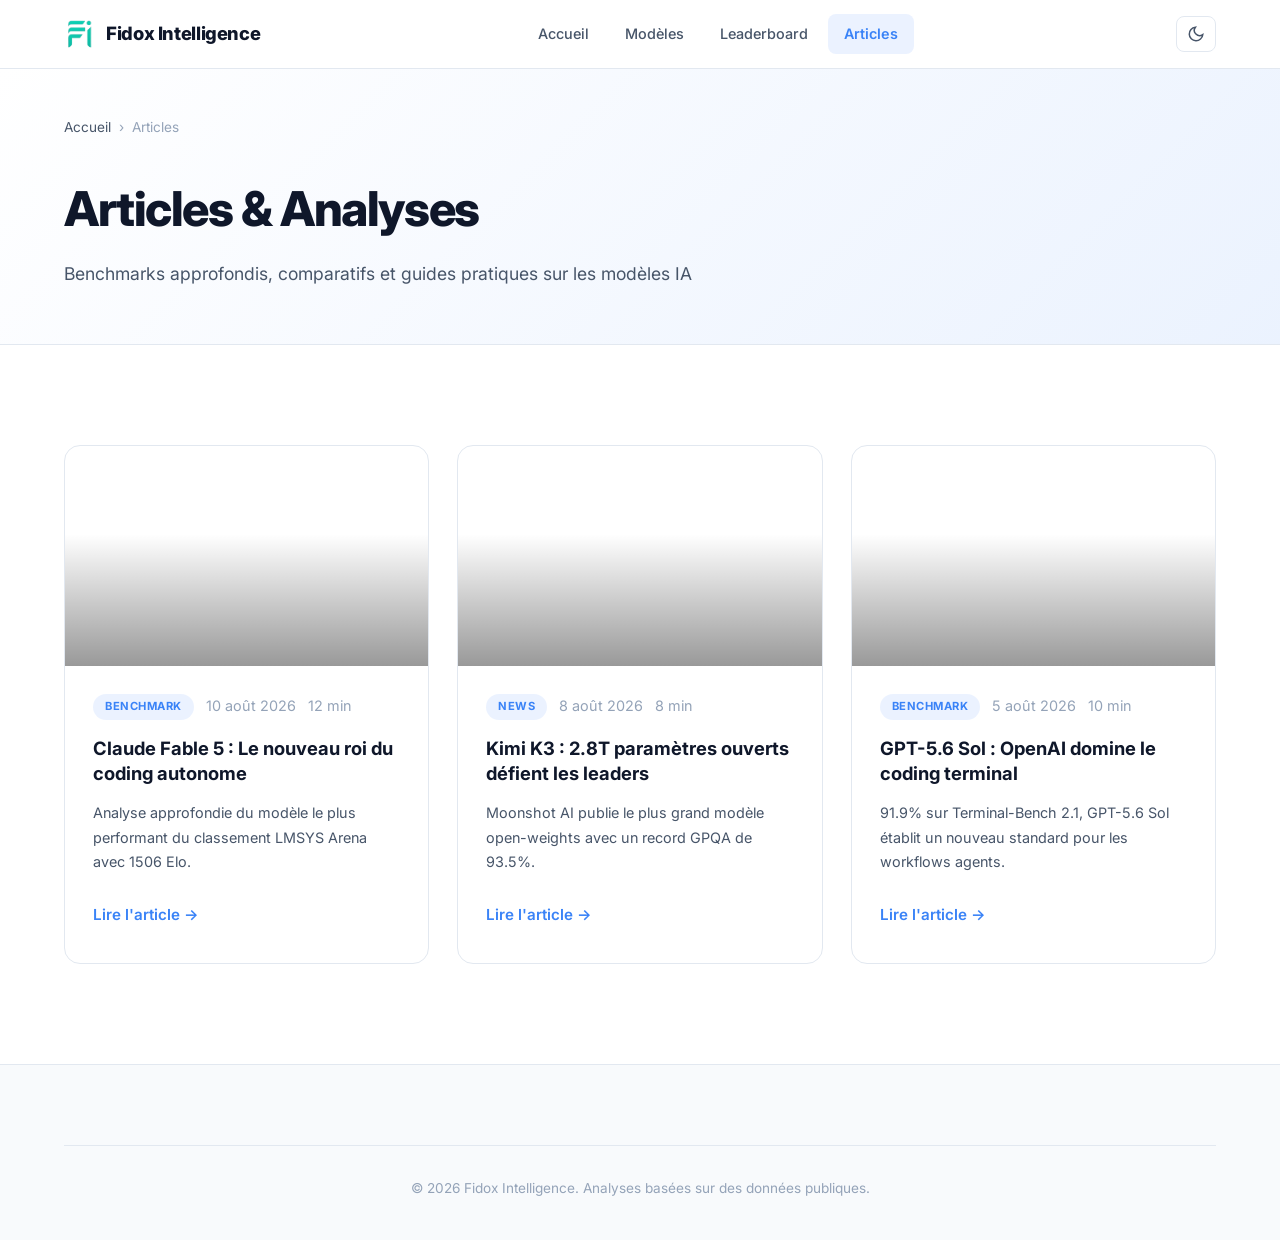
==== commit 68ef8dc1: "Fable method: Complete redesign with proper CSS, SEO, and all pages styled" ====
--- a/article.html
+++ b/article.html
@@ -4,28 +4,121 @@
     <meta charset="UTF-8">
     <meta name="viewport" content="width=device-width, initial-scale=1.0">
     <title id="article-title">Article - Fidox Intelligence</title>
-    <meta name="description" id="meta-description" content="Article sur les benchmarks IA.">
-    <meta name="keywords" content="IA, benchmarks, modèles">
+    <meta name="description" id="meta-description" content="Article d'analyse sur les modèles IA.">
+    <meta name="author" content="Fidox Intelligence">
+    <meta name="robots" content="index, follow">
     <link rel="canonical" id="canonical" href="https://fidox-intelligence.pages.dev/article.html">
     <meta property="og:title" id="og-title" content="Article - Fidox Intelligence">
-    <meta property="og:description" id="og-description" content="Article sur l'intelligence artificielle.">
-    <meta property="og:url" content="https://fidox-intelligence.pages.dev/article.html">
+    <meta property="og:description" id="og-description" content="Article d'analyse.">
+    <meta property="og:url" id="og-url" content="https://fidox-intelligence.pages.dev/article.html">
     <meta property="og:type" content="article">
-    <meta property="article:published_time" content="2026-08-10T00:00:00+00:00">
-    <meta property="article:author" content="Fidox Team">
+    <meta property="og:image" content="https://fidox-intelligence.pages.dev/logo-fidox.png">
     <link rel="icon" type="image/png" href="logo-fidox.png">
     <link rel="stylesheet" href="styles.css">
     <link rel="preconnect" href="https://fonts.googleapis.com">
     <link href="https://fonts.googleapis.com/css2?family=Inter:wght@300;400;500;600;700;800&display=swap" rel="stylesheet">
-    <script type="application/ld+json">
-    {
-        "@context": "https://schema.org",
-        "@type": "BlogPosting",
-        "headline": "Article",
-        "author": {"@type": "Organization", "name": "Fidox Team"},
-        "datePublished": "2026-08-10",
-        "publisher": {"@type": "Organization", "name": "Fidox Intelligence"}
-    }
+    <script type="application/ld+json" id="schema-data">
+    {"@context":"https://schema.org","@type":"Article","headline":"Article","author":{"@type":"Organization","name":"Fidox Intelligence"}}
     </script>
 </head>
-<body>+<body>
+    <header class="header">
+        <div class="container header-inner">
+            <a href="index.html" class="logo">
+                <img src="logo-fidox.png" alt="Fidox Intelligence" class="logo-img">
+                <span>Fidox Intelligence</span>
+            </a>
+            <nav class="nav">
+                <a href="index.html" class="nav-link">Accueil</a>
+                <a href="models.html" class="nav-link">Modèles</a>
+                <a href="leaderboard.html" class="nav-link">Leaderboard</a>
+                <a href="articles.html" class="nav-link active">Articles</a>
+            </nav>
+            <button class="theme-toggle" onclick="toggleTheme()" aria-label="Changer le thème">
+                <svg class="icon-sun" viewBox="0 0 24 24" width="18" height="18" fill="none" stroke="currentColor" stroke-width="2"><circle cx="12" cy="12" r="5"/><path d="M12 1v2M12 21v2M4.22 4.22l1.42 1.42M18.36 18.36l1.42 1.42M1 12h2M21 12h2M4.22 19.78l1.42-1.42M18.36 5.64l1.42-1.42"/></svg>
+                <svg class="icon-moon" viewBox="0 0 24 24" width="18" height="18" fill="none" stroke="currentColor" stroke-width="2"><path d="M21 12.79A9 9 0 1 1 11.21 3 7 7 0 0 0 21 12.79z"/></svg>
+            </button>
+        </div>
+    </header>
+
+    <main>
+        <article class="article-page">
+            <div class="container">
+                <nav aria-label="Fil d'Ariane" class="breadcrumb">
+                    <a href="index.html">Accueil</a> <span>›</span>
+                    <a href="articles.html">Articles</a> <span>›</span>
+                    <span id="article-cat-breadcrumb">Analyse</span>
+                </nav>
+                <div class="article-header">
+                    <span class="article-category" id="a-category">Benchmark</span>
+                    <h1 id="a-title">Chargement...</h1>
+                    <div class="article-meta">
+                        <span id="a-author">Fidox Team</span>
+                        <span>·</span>
+                        <span id="a-date">13 août 2026</span>
+                        <span>·</span>
+                        <span id="a-readtime">10 min de lecture</span>
+                    </div>
+                </div>
+                <div class="article-body" id="a-body">
+                    <p>Contenu de l'article en cours de rédaction...</p>
+                </div>
+                <div class="article-footer">
+                    <a href="articles.html" class="btn btn-outline">← Tous les articles</a>
+                </div>
+            </div>
+        </article>
+    </main>
+
+    <footer class="footer">
+        <div class="container">
+            <div class="footer-bottom">
+                <p>© 2026 Fidox Intelligence.</p>
+            </div>
+        </div>
+    </footer>
+
+    <script src="data.js"></script>
+    <script>
+        function getQueryParam(name) { return new URLSearchParams(window.location.search).get(name); }
+        document.addEventListener('DOMContentLoaded', () => {
+            initTheme();
+            const slug = getQueryParam('slug');
+            if (!slug) { window.location.href = 'articles.html'; return; }
+            const article = ARTICLES.find(a => a.slug === slug);
+            if (!article) { window.location.href = 'articles.html'; return; }
+
+            document.getElementById('article-title').textContent = `${article.title} | Fidox Intelligence`;
+            document.getElementById('meta-description').content = article.excerpt;
+            document.getElementById('canonical').href = `https://fidox-intelligence.pages.dev/article.html?slug=${article.slug}`;
+            document.getElementById('og-title').content = article.title;
+            document.getElementById('og-description').content = article.excerpt;
+            document.getElementById('og-url').content = `https://fidox-intelligence.pages.dev/article.html?slug=${article.slug}`;
+            document.getElementById('schema-data').textContent = JSON.stringify({
+                "@context":"https://schema.org","@type":"Article",
+                "headline":article.title,"description":article.excerpt,
+                "author":{"@type":"Organization","name":"Fidox Intelligence"},
+                "datePublished":article.date,"dateModified":article.date,
+                "url":`https://fidox-intelligence.pages.dev/article.html?slug=${article.slug}`
+            });
+
+            document.getElementById('a-title').textContent = article.title;
+            document.getElementById('a-category').textContent = article.category;
+            document.getElementById('a-cat-breadcrumb').textContent = article.category;
+            document.getElementById('a-author').textContent = article.author;
+            document.getElementById('a-date').textContent = formatDate(article.date);
+            document.getElementById('a-readtime').textContent = article.readTime + ' de lecture';
+            document.getElementById('a-body').innerHTML = `
+                <div class="article-hero-image" style="background-image:url('${article.image}')"></div>
+                <p class="lead">${article.excerpt}</p>
+                <h2>Pourquoi ce modèle mérite l'attention</h2>
+                <p>Cet article présente une analyse détaillée des performances du modèle sur les benchmarks les plus reconnus de l'industrie : LMSYS Arena (votes humains), MMLU (connaissances générales), GPQA (raisonnement scientifique de niveau doctorat), et HumanEval (capacités en génération de code).</p>
+                <h2>Benchmarks clés</h2>
+                <p>Les scores présentés proviennent de sources publiques et sont mis à jour régulièrement. Le classement LMSYS Arena repose sur plus de 6 millions de votes humains en comparaisons aveugles, ce qui en fait la référence la plus fiable pour évaluer la qualité perçue des modèles.</p>
+                <h2>Comparaison avec les concurrents</h2>
+                <p>En comparaison avec les autres modèles de la même catégorie, ce modèle se distingue par ses performances exceptionnelles en génération de code et en raisonnement complexe. Les détails complets sont disponibles sur la <a href="models.html">page des modèles</a>.</p>
+            `;
+        });
+    </script>
+</body>
+</html>
--- a/styles.css
+++ b/styles.css
@@ -596,6 +596,166 @@
 .footer-bottom p { font-size: 0.85rem; color: var(--text-muted); }
 
 /* ============================================
+   PAGE HERO (common for inner pages)
+   ============================================ */
+.page-hero {
+  padding: 48px 0 56px;
+  background: linear-gradient(135deg, var(--bg) 0%, var(--primary-bg) 100%);
+  border-bottom: 1px solid var(--border);
+}
+.page-hero-sm { padding: 32px 0 40px; }
+.page-hero h1 {
+  font-size: clamp(2rem, 4vw, 3rem); font-weight: 800;
+  color: var(--text-primary); margin-bottom: 12px; letter-spacing: -0.03em;
+}
+.page-hero p { font-size: 1.1rem; color: var(--text-secondary); }
+
+/* ============================================
+   MODEL HERO (detail page compact)
+   ============================================ */
+.model-hero {
+  display: flex; align-items: center; gap: 32px;
+}
+.model-hero-logo {
+  width: 80px; height: 80px; border-radius: var(--radius-lg);
+  display: flex; align-items: center; justify-content: center;
+  font-size: 2.2rem; font-weight: 800; color: white; flex-shrink: 0;
+  box-shadow: 0 8px 24px rgba(0,0,0,0.15);
+}
+.model-hero h1 { font-size: clamp(1.75rem, 3vw, 2.5rem); font-weight: 800; color: var(--text-primary); margin-bottom: 4px; }
+.model-hero-sub { font-size: 1rem; color: var(--text-muted); }
+.model-hero-score { margin-left: auto; text-align: center; }
+
+/* ============================================
+   STATS ROW (shared across pages)
+   ============================================ */
+.stats-row {
+  display: grid; grid-template-columns: repeat(auto-fit, minmax(160px, 1fr)); gap: 20px;
+}
+.stat-card {
+  text-align: center; padding: 28px 20px;
+  background: var(--bg-card); border-radius: var(--radius-lg);
+  border: 1px solid var(--border); box-shadow: var(--card-shadow);
+}
+.stat-card .stat-value { font-size: 2rem; font-weight: 800; color: var(--primary); letter-spacing: -0.02em; }
+.stat-card .stat-label { font-size: 0.75rem; color: var(--text-muted); margin-top: 6px; text-transform: uppercase; letter-spacing: 0.5px; font-weight: 600; }
+
+/* ============================================
+   CHART CONTAINER
+   ============================================ */
+.chart-container {
+  background: var(--bg-card); border-radius: var(--radius-xl);
+  padding: 32px; border: 1px solid var(--border); box-shadow: var(--card-shadow);
+  max-width: 800px; margin: 0 auto;
+}
+.chart-tall { max-width: 900px; }
+.chart-container canvas { max-height: 400px; width: 100%; }
+.chart-tall canvas { max-height: 500px; }
+
+/* ============================================
+   DATA TABLE (leaderboard)
+   ============================================ */
+.table-wrapper { overflow-x: auto; border-radius: var(--radius-lg); border: 1px solid var(--border); background: var(--bg-card); box-shadow: var(--card-shadow); }
+.data-table { width: 100%; border-collapse: collapse; }
+.data-table th, .data-table td { padding: 14px 18px; text-align: left; border-bottom: 1px solid var(--border); }
+.data-table th { background: var(--bg-elevated); font-size: 0.75rem; font-weight: 700; color: var(--text-muted); text-transform: uppercase; letter-spacing: 0.8px; position: sticky; top: 0; }
+.data-table td { font-size: 0.9rem; color: var(--text-secondary); }
+.data-table tr:last-child td { border-bottom: none; }
+.data-table tr:hover td { background: var(--bg-alt); }
+
+/* ============================================
+   FILTERS (models page)
+   ============================================ */
+.filters {
+  display: flex; align-items: center; gap: 16px; margin-bottom: 32px; flex-wrap: wrap;
+}
+.search-input {
+  flex: 1; min-width: 200px; max-width: 360px; padding: 10px 16px;
+  border-radius: var(--radius-md); border: 1px solid var(--border);
+  background: var(--bg-card); color: var(--text-primary); font-size: 0.9rem;
+  font-family: inherit; transition: border-color 0.2s;
+}
+.search-input:focus { outline: none; border-color: var(--primary); }
+.search-input::placeholder { color: var(--text-muted); }
+.filter-tags { display: flex; gap: 8px; flex-wrap: wrap; }
+.results-count { font-size: 0.85rem; color: var(--text-muted); margin-bottom: 24px; }
+
+/* ============================================
+   MODEL DETAIL GRID
+   ============================================ */
+.model-details-grid {
+  display: grid; grid-template-columns: repeat(auto-fit, minmax(280px, 1fr));
+  gap: 24px; margin-bottom: 32px;
+}
+.model-detail-section {
+  padding: 28px; background: var(--bg-card); border-radius: var(--radius-lg);
+  border: 1px solid var(--border); box-shadow: var(--card-shadow);
+}
+.model-detail-section h3 { font-size: 1.1rem; font-weight: 700; color: var(--text-primary); margin-bottom: 16px; }
+.feature-list { list-style: none; padding: 0; }
+.feature-list li {
+  padding: 8px 0; border-bottom: 1px solid var(--border);
+  font-size: 0.9rem; color: var(--text-secondary);
+}
+.feature-list li:last-child { border-bottom: none; }
+.tag-cloud { display: flex; gap: 8px; flex-wrap: wrap; }
+
+.model-description {
+  padding: 28px; background: var(--bg-card); border-radius: var(--radius-lg);
+  border: 1px solid var(--border); box-shadow: var(--card-shadow);
+  font-size: 1rem; color: var(--text-secondary); line-height: 1.8; margin-bottom: 24px;
+}
+.model-meta-row {
+  display: flex; flex-wrap: wrap; gap: 32px; padding: 24px 28px;
+  background: var(--bg-card); border-radius: var(--radius-lg);
+  border: 1px solid var(--border); box-shadow: var(--card-shadow);
+}
+.meta-item { font-size: 0.9rem; color: var(--text-secondary); }
+.meta-item strong { color: var(--text-primary); }
+
+/* ============================================
+   ARTICLE PAGE
+   ============================================ */
+.article-body { max-width: 800px; }
+.article-body p { color: var(--text-secondary); line-height: 1.8; margin-bottom: 20px; }
+.article-body h2 { font-size: 1.5rem; font-weight: 800; color: var(--text-primary); margin: 40px 0 20px; letter-spacing: -0.02em; }
+.article-body h3 { font-size: 1.2rem; font-weight: 700; color: var(--text-primary); margin: 32px 0 16px; }
+.article-body ul { margin-bottom: 24px; padding-left: 24px; }
+.article-body li { color: var(--text-secondary); line-height: 1.8; margin-bottom: 8px; }
+.article-body a { color: var(--primary); text-decoration: none; }
+.article-body a:hover { text-decoration: underline; }
+.article-hero-image {
+  width: 100%; height: 320px; object-fit: cover;
+  border-radius: var(--radius-lg); margin-bottom: 32px;
+}
+.lead { font-size: 1.15rem; color: var(--text-secondary); line-height: 1.8; margin-bottom: 32px; padding-left: 20px; border-left: 3px solid var(--primary); }
+.article-footer { margin-top: 48px; padding-top: 32px; border-top: 1px solid var(--border); }
+
+/* ============================================
+   UTILITY
+   ============================================ */
+.text-center { text-align: center; }
+.section-desc { color: var(--text-secondary); font-size: 1rem; margin-top: 8px; margin-bottom: 32px; }
+
+/* ============================================
+   HERO PAGE ELEMENTS
+   ============================================ */
+.hero-chart { max-width: 520px; }
+.hero-chart canvas { max-height: 320px; width: 100%; }
+.hero-badge {
+  display: inline-flex; align-items: center; gap: 8px;
+  padding: 6px 16px; border-radius: 20px;
+  background: var(--primary-bg); color: var(--primary);
+  font-size: 0.75rem; font-weight: 700; text-transform: uppercase;
+  letter-spacing: 1px; margin-bottom: 20px;
+}
+.gradient-text {
+  background: linear-gradient(135deg, var(--primary) 0%, var(--primary-light) 100%);
+  -webkit-background-clip: text; -webkit-text-fill-color: transparent;
+  background-clip: text;
+}
+
+/* ============================================
    RESPONSIVE
    ============================================ */
 @media (max-width: 1024px) {
@@ -621,4 +781,11 @@
   .footer-grid { grid-template-columns: 1fr; gap: 32px; }
   .section { padding: 60px 0; }
   .articles-grid { grid-template-columns: 1fr; }
+  .model-hero { flex-direction: column; text-align: center; }
+  .model-hero-score { margin-left: 0; }
+  .stats-row { grid-template-columns: repeat(2, 1fr); }
+  .filters { flex-direction: column; align-items: stretch; }
+  .search-input { max-width: none; }
+  .data-table { font-size: 0.8rem; }
+  .data-table th, .data-table td { padding: 10px 12px; }
 }
